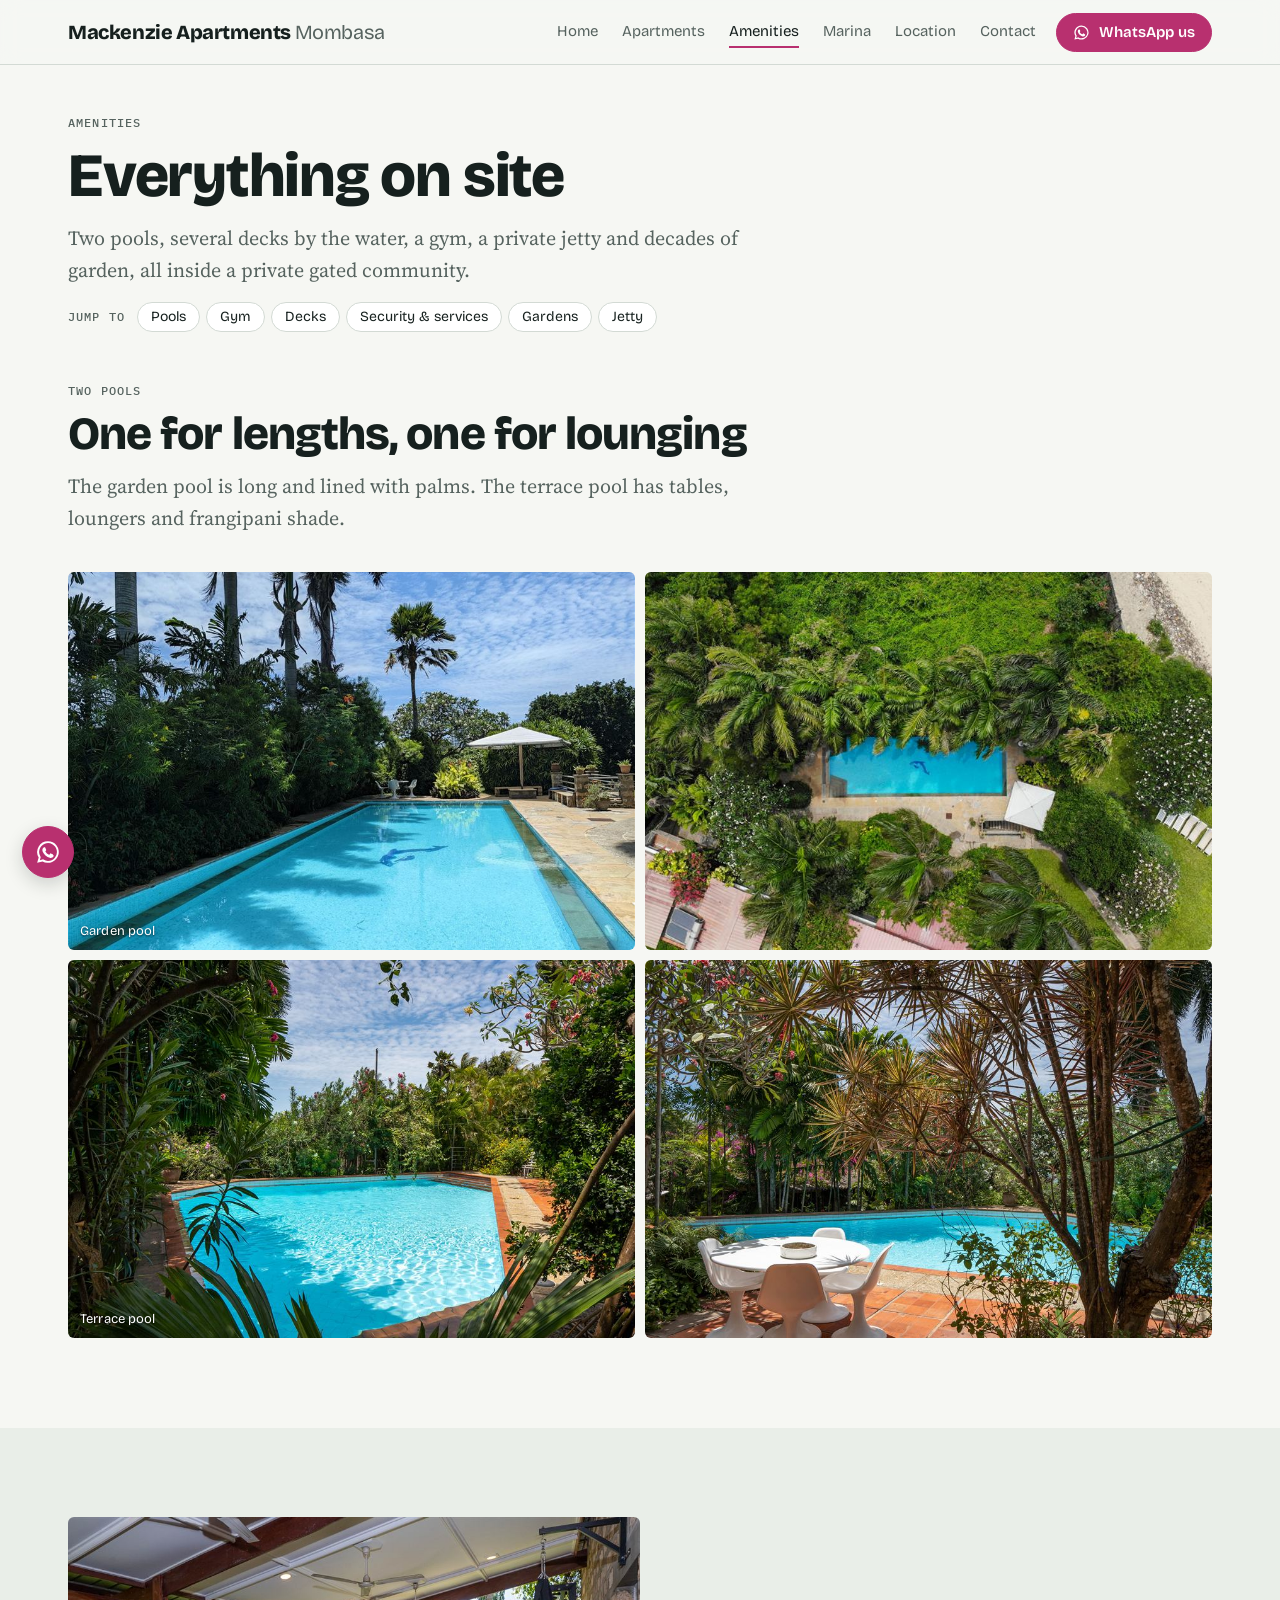
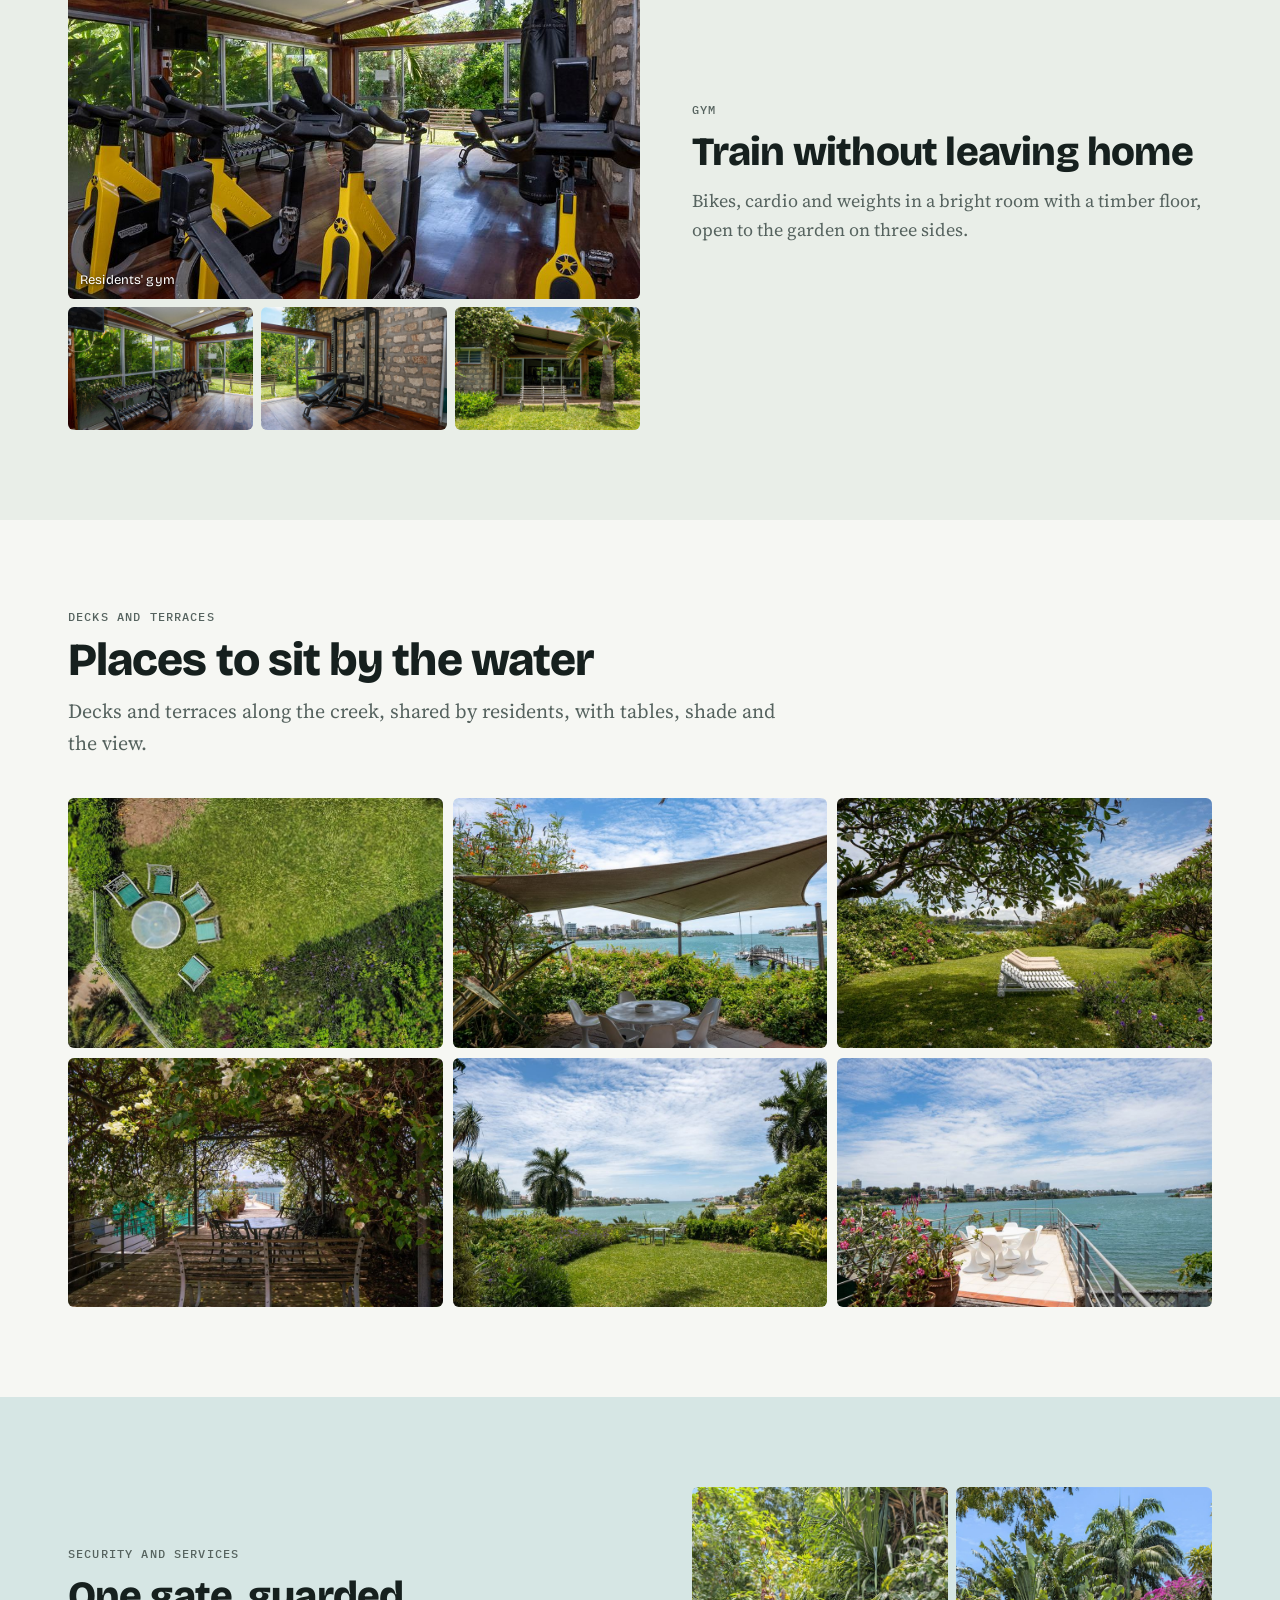
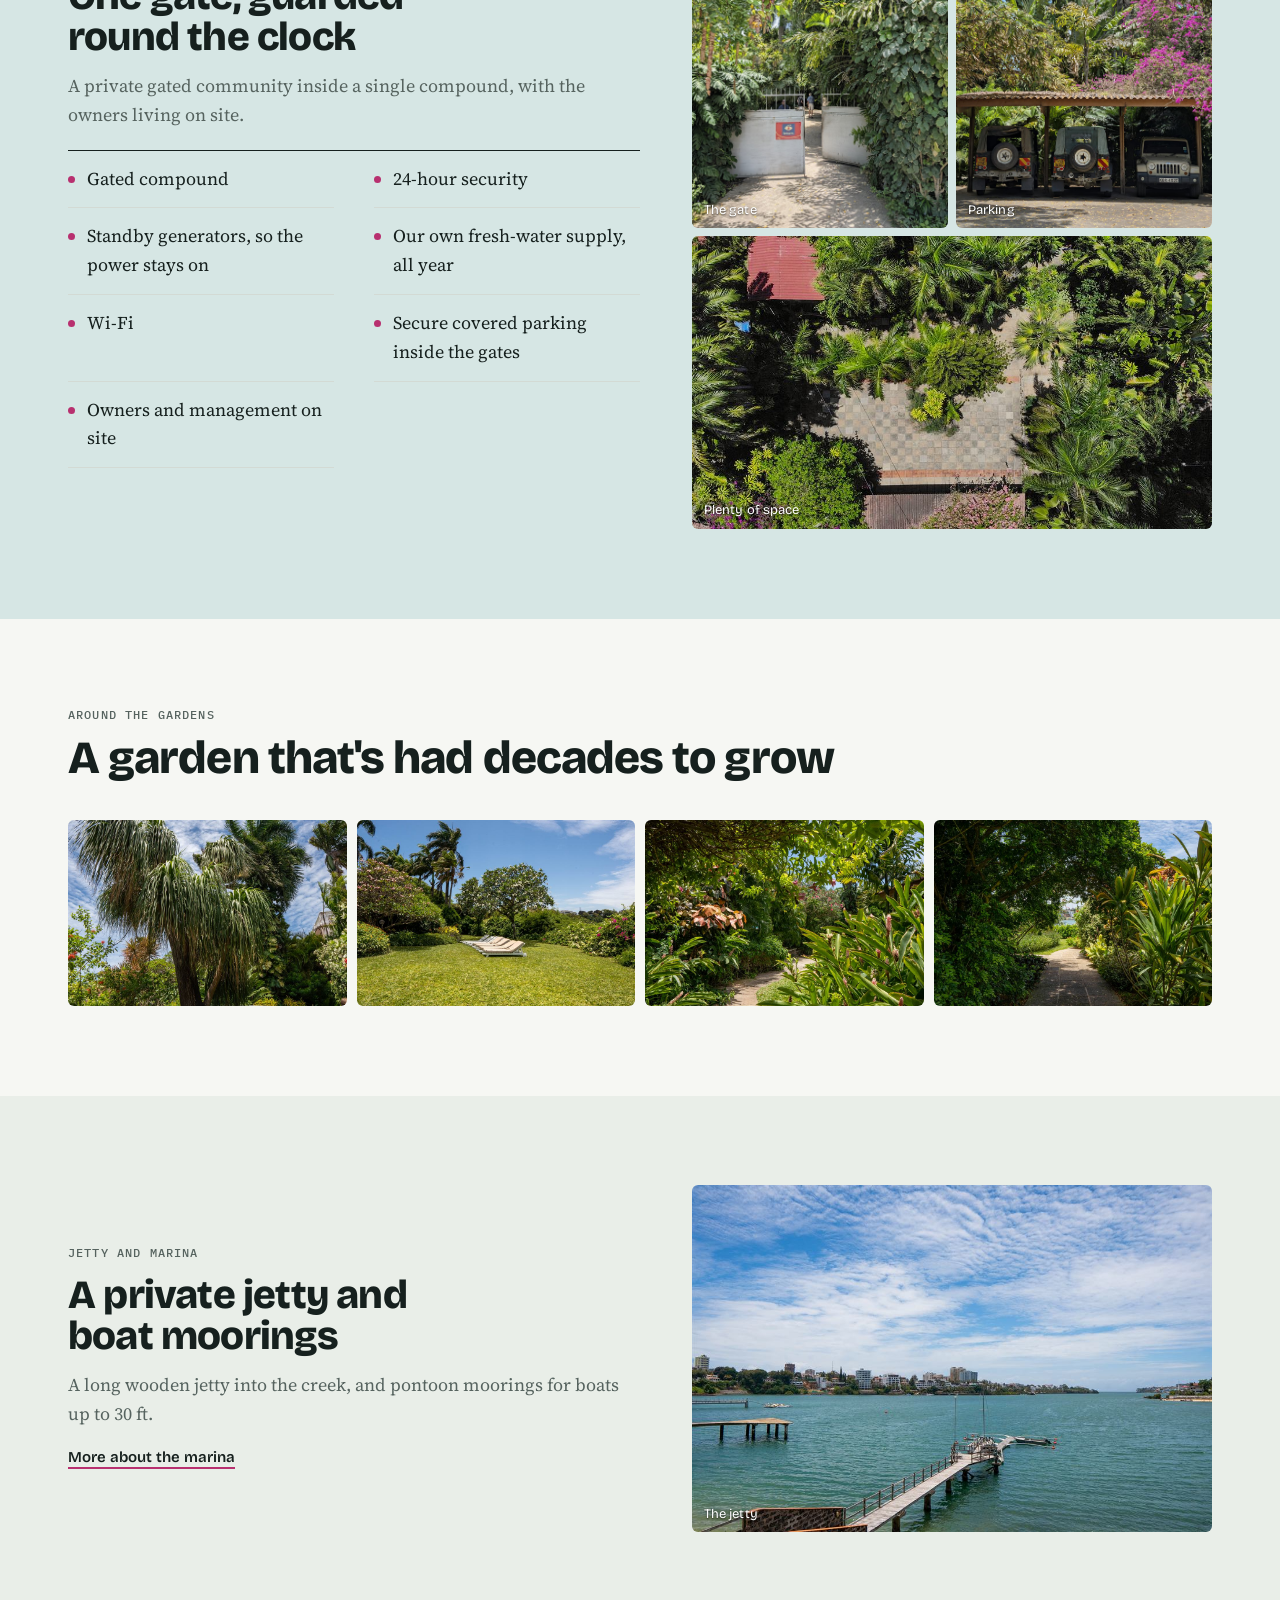
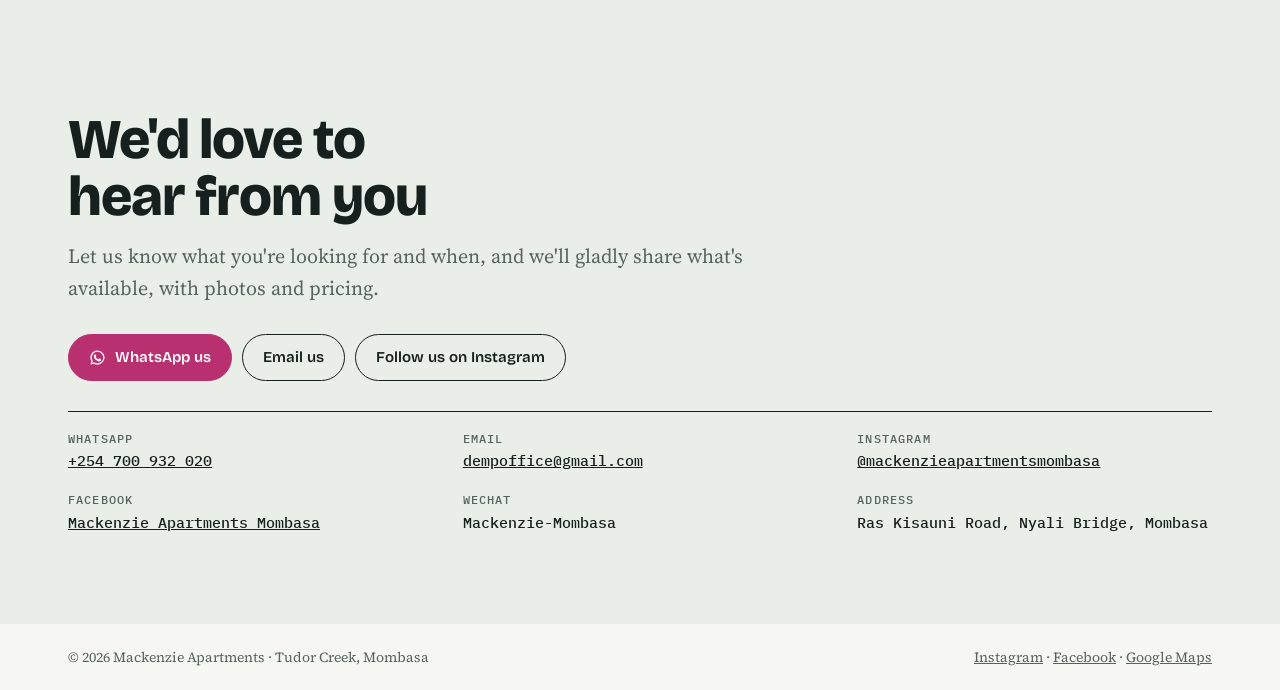
==== amenities/index.html @ 24026aed "Google links: open the listing by its Google ID (Read the reviews, Open in Google Maps, footer) Co-A" ====
<!doctype html>
<html lang="en" data-launch="1">
<head>
<meta charset="utf-8">
<meta name="viewport" content="width=device-width, initial-scale=1, viewport-fit=cover">
<title>Pools, Gym, Jetty and 24-Hour Security | Mackenzie Apartments Mombasa</title>
<meta name="description" content="Two swimming pools, a residents' gym, decks on the water, a private jetty, tropical gardens, covered parking and 24-hour security at Mackenzie Apartments, Mombasa.">
<link rel="canonical" href="https://www.mackenziemombasa.com/amenities/">
<meta property="og:type" content="website">
<meta property="og:site_name" content="Mackenzie Apartments Mombasa">
<meta property="og:title" content="Mackenzie Apartments Mombasa">
<meta property="og:description" content="Furnished waterfront apartments for long-term rent, in tropical gardens by Nyali Bridge.">
<meta property="og:url" content="https://www.mackenziemombasa.com/amenities/">
<meta property="og:image" content="https://www.mackenziemombasa.com/img/og.jpg">
<meta property="og:image:width" content="1200">
<meta property="og:image:height" content="630">
<meta name="twitter:card" content="summary_large_image">
<script type="application/ld+json">
{"@context":"https://schema.org","@type":"ApartmentComplex","name":"Mackenzie Apartments Mombasa","description":"Furnished waterfront apartments for long-term rent on Tudor Creek, by Nyali Bridge, Mombasa. Studios to three-bed, all en-suite.","url":"https://www.mackenziemombasa.com/","image":"https://www.mackenziemombasa.com/img/m27.jpg","telephone":"+254700932020","email":"dempoffice@gmail.com","address":{"@type":"PostalAddress","streetAddress":"Ras Kisauni Road, Nyali Bridge","addressLocality":"Mombasa","addressRegion":"Mombasa County","addressCountry":"KE"},"geo":{"@type":"GeoCoordinates","latitude":-4.0418875,"longitude":39.6771775},"sameAs":["https://www.instagram.com/mackenzieapartmentsmombasa/","https://www.facebook.com/Mackenzieapartmentsmombasa"],"amenityFeature":[{"@type":"LocationFeatureSpecification","name":"Swimming pools","value":true},{"@type":"LocationFeatureSpecification","name":"Gym","value":true},{"@type":"LocationFeatureSpecification","name":"Private jetty and boat moorings","value":true},{"@type":"LocationFeatureSpecification","name":"24-hour security","value":true},{"@type":"LocationFeatureSpecification","name":"Standby generators","value":true},{"@type":"LocationFeatureSpecification","name":"Covered parking","value":true},{"@type":"LocationFeatureSpecification","name":"Wi-Fi","value":true},{"@type":"LocationFeatureSpecification","name":"Air conditioning","value":true},{"@type":"LocationFeatureSpecification","name":"Fully furnished","value":true}]}
</script>
<style>html,body{margin:0}[hidden]{display:none!important}</style>
<link rel="stylesheet" href="../fonts/fonts.css">
<style>
/* Light-only by design: the site stays bright whatever the viewer's theme. */
:root{
  color-scheme:light;
  --paper:#F6F7F3; --panel:#E9EEE8; --ink:#16201E; --muted:#56635F; --line:#D3DAD4;
  --creek:#1B4F55; --creek-lt:#D6E6E4; --bloom:#B8306F; --bloom-lt:#F6DCE8; --bloom-ink:#FFFFFF;
  --display:"Bricolage Grotesque",ui-sans-serif,system-ui,"Segoe UI",sans-serif;
  --body:"Source Serif 4",Georgia,"Times New Roman",serif;
  --mono:"IBM Plex Mono",ui-monospace,Consolas,monospace;
  --g:clamp(16px,4cqi,48px);
}
*{box-sizing:border-box}
body{background:#DCE2DD;color:var(--ink);font-family:var(--body)}
img{display:block;max-width:100%;height:auto}
a{color:inherit}
:focus-visible{outline:2px solid var(--bloom);outline-offset:3px}
@media (prefers-reduced-motion: reduce){*{scroll-behavior:auto!important;transition:none!important;animation:none!important}}

/* ---------- internal draft chrome (not part of the website) ---------- */
.draftbar{background:#DCE2DD;color:#2B3330;border-bottom:1px solid #C5CDC7;font:500 12px/1 var(--mono)}
.draftbar .in{display:flex;flex-wrap:wrap;align-items:center;gap:10px 16px;padding:10px 16px}
.draftbar .tag{background:#A8432F;color:#fff;padding:5px 8px;border-radius:3px;letter-spacing:.08em;text-transform:uppercase;font-size:10.5px}
.draftbar .note{color:#56635F}
.seg{display:inline-flex;border:1px solid #B9C2BC;border-radius:999px;overflow:hidden;margin-left:auto;background:#fff}
.seg button,.notes-btn{font:500 11.5px/1 var(--mono);background:transparent;color:#2B3330;border:0;padding:8px 14px;cursor:pointer}
.seg button[aria-pressed="true"]{background:#16201E;color:#fff}
.notes-btn{border:1px solid #B9C2BC;border-radius:999px;background:#fff}
@media (max-width:420px){.seg{display:none}.draftbar .note{display:none}.notes-btn{margin-left:auto}}
.notes{background:#fff;border-bottom:1px solid #C5CDC7;font:400 15px/1.55 var(--body);color:#16201E}
.notes .in{padding:16px;max-width:900px}
.notes h2{font:600 12px var(--mono);letter-spacing:.1em;text-transform:uppercase;margin:0 0 10px;color:#A8432F}
.notes ol{margin:0;padding-left:20px;display:grid;gap:6px}
.stage[data-view="phone"]{padding:24px 16px 40px}
.stage[data-view="phone"] .site{width:390px;max-width:100%;height:max(560px,min(844px,calc(100vh - 110px)));overflow-y:auto;margin-inline:auto;border:10px solid #16201E;border-radius:40px;box-shadow:0 20px 50px rgba(22,32,30,.25)}

/* ---------- the website ---------- */
.site{container:site/inline-size;background:var(--paper);color:var(--ink);font:400 18px/1.6 var(--body);position:relative}
.wrap{max-width:1240px;margin-inline:auto;padding-inline:var(--g)}
h1,h2,h3{font-family:var(--display);line-height:1.02;margin:0;text-wrap:balance;letter-spacing:-.02em}
p{margin:0}
.lbl{font:500 11.5px/1.3 var(--mono);letter-spacing:.1em;text-transform:uppercase;color:var(--muted)}
.lead{font-size:clamp(18px,1.8cqi,20px);color:var(--muted);max-width:36em}
.btn{display:inline-flex;align-items:center;justify-content:center;gap:9px;font:600 15px/1 var(--display);text-decoration:none;padding:14px 20px;border-radius:999px;border:1.5px solid var(--ink);color:var(--ink);white-space:nowrap;background:transparent;cursor:pointer;transition:background .2s,color .2s}
.btn:hover{background:var(--ink);color:var(--paper)}
.btn-wa{background:var(--bloom);border-color:var(--bloom);color:var(--bloom-ink)}
.btn-wa:hover{background:#9C2560;border-color:#9C2560;color:#fff}
.ico{width:17px;height:17px;flex:none}
.more{font:600 15px var(--display);text-decoration:underline;text-decoration-color:var(--bloom);text-decoration-thickness:2px;text-underline-offset:5px}

/* header */
.hdr{position:sticky;top:0;z-index:20;background:color-mix(in srgb,var(--paper) 90%,transparent);backdrop-filter:blur(10px);border-bottom:1px solid var(--line)}
.hdr .wrap{display:flex;align-items:center;gap:20px;min-height:64px}
.brand{font:800 20px/1 var(--display);text-decoration:none;letter-spacing:-.02em}
.brand span{font-weight:400;color:var(--muted)}
.nav{display:none;margin-left:auto;gap:24px;font:400 15px var(--display)}
.nav a{text-decoration:none;color:var(--muted);padding-block:6px;border-bottom:2px solid transparent}
.nav a:hover{color:var(--ink)}
.nav a[aria-current="page"]{color:var(--ink);border-bottom-color:var(--bloom)}
.hdr .btn-wa{display:none;padding:10px 16px}
.menu-btn{margin-left:auto;background:none;border:0;width:44px;height:44px;margin-right:-10px;display:grid;place-items:center;cursor:pointer}
.bars,.bars::before,.bars::after{display:block;width:24px;height:2px;border-radius:2px;background:var(--ink);transition:transform .2s,top .2s}
.bars{position:relative}.bars::before,.bars::after{content:"";position:absolute;left:0}.bars::before{top:-7px}.bars::after{top:7px}
.menu-btn[aria-expanded="true"] .bars{background:transparent}
.menu-btn[aria-expanded="true"] .bars::before{top:0;transform:rotate(45deg)}
.menu-btn[aria-expanded="true"] .bars::after{top:0;transform:rotate(-45deg)}
.mnav{border-top:1px solid var(--line);background:var(--paper)}
.mnav a{display:block;padding:15px var(--g);border-bottom:1px solid var(--line);text-decoration:none;font:600 26px/1.1 var(--display);letter-spacing:-.02em}
.mnav a[aria-current="page"]{color:var(--bloom)}
@container site (min-width:900px){.nav{display:flex}.hdr .btn-wa{display:inline-flex}.menu-btn,.mnav{display:none!important}}

/* home intro */
.intro{padding-block:clamp(26px,4cqi,52px) clamp(18px,2.5cqi,28px);display:grid;gap:16px}
.intro h1{font-size:clamp(46px,8.5cqi,116px);font-weight:800;max-width:13ch}
.intro .row{display:grid;gap:22px;align-items:end}
@container site (min-width:900px){.intro .row{grid-template-columns:1fr auto}}
.ctas{display:flex;flex-wrap:wrap;gap:10px}

/* story highlights */
.hl{display:flex;gap:clamp(14px,2.2cqi,28px);overflow-x:auto;padding:4px var(--g) 14px;scrollbar-width:none;max-width:1240px;margin-inline:auto}
.hl::-webkit-scrollbar{display:none}
.hl button{flex:none;display:grid;justify-items:center;gap:8px;background:none;border:0;padding:0;cursor:pointer;color:var(--ink);font:500 13.5px/1.2 var(--display)}
.hl .ring{width:clamp(70px,8cqi,92px);aspect-ratio:1;border-radius:50%;padding:3px;background:conic-gradient(from 200deg,var(--bloom),#E8A33D,var(--creek),var(--bloom))}
.hl .ring>*{width:100%;height:100%;border-radius:50%;border:3px solid var(--paper);object-fit:cover;display:grid;place-items:center}
.hl .ring .txt{background:var(--creek);color:#fff;font:600 12px/1.1 var(--mono);text-align:center}
.hl button:hover .ring{transform:scale(1.04);transition:transform .2s}
.hl-hint{font:500 11.5px var(--mono);color:var(--muted);letter-spacing:.06em;padding-inline:var(--g);max-width:1240px;margin:0 auto 10px}

/* hero mosaic */
.mosaic-hero{display:grid;gap:8px;grid-template-columns:1fr 1fr}
.mosaic-hero figure{margin:0;position:relative}
.mosaic-hero img{width:100%;height:100%;object-fit:cover;border-radius:6px;cursor:zoom-in}
.mosaic-hero figcaption,.ph-tag{position:absolute;left:10px;bottom:10px;background:rgba(246,247,243,.92);color:var(--ink);font:500 11px/1 var(--mono);letter-spacing:.06em;text-transform:uppercase;padding:7px 9px;border-radius:999px;pointer-events:none}
.mosaic-hero .a{grid-column:1/-1;aspect-ratio:4/3}
.mosaic-hero .b,.mosaic-hero .c{aspect-ratio:1/1}
@container site (min-width:760px){
  .mosaic-hero{grid-template-columns:2fr 1fr;grid-template-rows:1fr 1fr;height:clamp(440px,52cqi,680px)}
  .mosaic-hero .a{grid-column:1;grid-row:1/3;aspect-ratio:auto}
  .mosaic-hero .b,.mosaic-hero .c{aspect-ratio:auto}
}

/* facts */
.facts{padding-block:clamp(24px,3cqi,36px)}
.facts dl{display:grid;grid-template-columns:1fr 1fr;gap:0;margin:0;border-top:1.5px solid var(--ink)}
@container site (min-width:900px){.facts dl{grid-template-columns:repeat(6,1fr)}}
.facts dl>div{padding:14px 14px 14px 0;border-bottom:1px solid var(--line)}
.facts dt{font:500 11px/1.3 var(--mono);letter-spacing:.1em;text-transform:uppercase;color:var(--muted);margin-bottom:6px}
.facts dd{margin:0;font:600 17px/1.3 var(--display);letter-spacing:-.01em}
.stars{color:#C98A1B;letter-spacing:.05em}

/* sections */
.sec{padding-block:clamp(56px,7cqi,100px)}
.sec.tint{background:var(--panel)}
.head{display:grid;gap:12px;margin-bottom:clamp(24px,3cqi,40px)}
.head.split-head{grid-template-columns:1fr;align-items:end}
@container site (min-width:900px){.head.split-head{grid-template-columns:1fr auto}}
.head h2{font-size:clamp(36px,5.2cqi,64px);font-weight:800}

/* apartment cards */
.cards{display:grid;grid-template-columns:1fr;gap:36px}
@container site (min-width:760px){.cards{grid-template-columns:repeat(3,1fr);gap:24px}}
.card{display:grid;gap:12px;align-content:start}
.card .ph{position:relative}
.card img{width:100%;aspect-ratio:4/3;object-fit:cover;border-radius:6px;cursor:zoom-in}
.card .size{font:500 11.5px var(--mono);letter-spacing:.1em;text-transform:uppercase;color:var(--bloom)}
.card h3{font-size:28px;font-weight:600}
.card p{color:var(--muted)}

/* on site: pools + gym feature */
.onsite{display:grid;grid-template-columns:1fr;gap:12px}
@container site (min-width:820px){.onsite{grid-template-columns:repeat(6,1fr);grid-auto-rows:auto}}
.os{position:relative;margin:0;display:grid;gap:10px;align-content:start}
.os .ph{position:relative}
.os img{width:100%;object-fit:cover;border-radius:6px;cursor:zoom-in}
.os h3{font-size:26px;font-weight:600}
.os p{color:var(--muted);font-size:17px}
.os-pool1 img{aspect-ratio:4/5}.os-pool2 img{aspect-ratio:4/5}.os-gym img{aspect-ratio:4/5}
.os-marina img,.os-garden img{aspect-ratio:16/10}
@container site (min-width:820px){
  .os-pool1,.os-pool2,.os-gym{grid-column:span 2}
  .os-marina,.os-garden{grid-column:span 3}
}
@container site (max-width:819px){.os-pool1 img,.os-pool2 img,.os-gym img{aspect-ratio:4/3}}

/* nearby */
.near{display:grid;grid-template-columns:1fr;gap:clamp(24px,4cqi,56px);align-items:start}
@container site (min-width:900px){.near{grid-template-columns:1fr 1.3fr}}
.near-list{list-style:none;margin:0;padding:0;border-top:1.5px solid var(--ink)}
.near-list li{display:grid;grid-template-columns:1fr auto;gap:4px 16px;padding:13px 0;border-bottom:1px solid var(--line);align-items:center}
.near-list .nm{font:600 17px/1.25 var(--display)}
.near-list .nm small{display:block;font:400 15px var(--body);color:var(--muted)}
.near-list .t{font:500 15px var(--mono);text-align:right;white-space:nowrap;font-variant-numeric:tabular-nums}
.near-list .t small{display:block;color:var(--muted);font-size:12px}
.near-list .bar{grid-column:1/-1;height:4px;background:var(--panel);border-radius:4px;overflow:hidden}
.near-list .bar i{display:block;height:100%;background:var(--creek);border-radius:4px}
.fine{font-size:14px;color:var(--muted);margin-top:12px}
.mapcard{background:#fff;border:1px solid var(--line);border-radius:10px;overflow:hidden;display:grid}
.mapcard svg{width:100%;height:auto;display:block}
.mapcard .mbtns{display:flex;flex-wrap:wrap;gap:8px;padding:12px;border-top:1px solid var(--line);align-items:center}
.mapcard .mbtns .btn{padding:10px 14px;font-size:14px}
.mapcard .mnote{font:500 11px/1.4 var(--mono);color:var(--muted);letter-spacing:.04em;margin-left:auto}
.gbox{display:grid;gap:14px;background:#fff;border:1px solid var(--line);border-radius:10px;padding:20px;justify-self:start;max-width:420px}
.gbox .score{display:flex;align-items:baseline;gap:12px}
.gbox .score b{font:800 56px/1 var(--display);letter-spacing:-.03em}
.gbox .score span{display:grid;gap:2px;font:500 14px var(--display);color:var(--muted)}
.gbox .stars{font-size:20px}
.gbox .g{font:600 13px var(--mono);letter-spacing:.06em;color:var(--muted)}
.gbox .row{display:flex;flex-wrap:wrap;gap:8px}
.gbox .btn{padding:10px 14px;font-size:14px}

/* split */
.split{display:grid;grid-template-columns:1fr;gap:clamp(22px,4cqi,64px);align-items:center}
@container site (min-width:820px){.split{grid-template-columns:1.1fr 1fr}.split.flip>:first-child{order:2}}
.split .ph{position:relative}
.split img{width:100%;aspect-ratio:4/3;object-fit:cover;border-radius:6px;cursor:zoom-in}
.split .txt{display:grid;gap:14px;align-content:start}
.split h2{font-size:clamp(32px,4.2cqi,52px);font-weight:800}
.split p{color:var(--muted)}
.stack{display:grid;gap:clamp(56px,7cqi,96px)}
blockquote{margin:0;font:italic 400 clamp(25px,3cqi,34px)/1.3 var(--body)}
.sig{font:600 16px/1.4 var(--display)}
.sig span{display:block;font:400 15px var(--body);color:var(--muted)}
.rating{display:inline-flex;gap:10px;align-items:center;font:600 15px var(--display);background:#fff;border:1px solid var(--line);border-radius:999px;padding:9px 14px;justify-self:start;text-decoration:none}

/* subpage heads */
.phead{padding-block:clamp(28px,4cqi,56px) clamp(18px,2.5cqi,28px);display:grid;gap:14px}
.phead h1{font-size:clamp(44px,7.5cqi,100px);font-weight:800;max-width:14ch}
.pimg{position:relative}
.pimg img{width:100%;height:clamp(260px,46cqi,600px);object-fit:cover;border-radius:6px;cursor:zoom-in}
.pimg .ph-tag{left:calc(var(--g) + 10px)}

/* lists */
.ticks{list-style:none;margin:0;padding:0;display:grid;grid-template-columns:1fr;border-top:1.5px solid var(--ink)}
@container site (min-width:640px){.ticks{grid-template-columns:1fr 1fr;column-gap:40px}}
.ticks li{padding:14px 0;border-bottom:1px solid var(--line);display:flex;gap:12px;align-items:baseline}
.ticks li::before{content:"";width:7px;height:7px;border-radius:50%;background:var(--bloom);flex:none;transform:translateY(-2px)}
.spec{list-style:none;margin:0;padding:0;border-top:1.5px solid var(--ink)}
.spec li{display:flex;justify-content:space-between;gap:16px;padding:13px 0;border-bottom:1px solid var(--line)}
.spec li span:first-child{color:var(--muted)}
.spec li span:last-child{font:500 14px var(--mono);text-align:right}
.steps{list-style:none;counter-reset:s;margin:0;padding:0;display:grid;grid-template-columns:1fr;gap:24px}
@container site (min-width:760px){.steps{grid-template-columns:repeat(4,1fr)}}
.steps li{counter-increment:s;display:grid;gap:6px;border-top:1.5px solid var(--ink);padding-top:14px}
.steps li::before{content:counter(s,decimal-leading-zero);font:500 13px var(--mono);color:var(--bloom)}
.steps b{font:600 21px/1.2 var(--display)}
.steps span{color:var(--muted)}

.gallery{display:grid;grid-template-columns:1fr 1fr;gap:8px}
@container site (min-width:760px){.gallery{grid-template-columns:repeat(4,1fr)}}
.gallery figure{margin:0;position:relative}
.gallery img{width:100%;aspect-ratio:1/1;object-fit:cover;border-radius:6px;cursor:zoom-in}
.gallery .w2{grid-column:span 2}
.gallery .w2 img{aspect-ratio:2/1}

/* faq */
.faq{border-top:1.5px solid var(--ink);max-width:820px}
.faq details{border-bottom:1px solid var(--line)}
.faq summary{cursor:pointer;list-style:none;display:flex;justify-content:space-between;gap:16px;padding:17px 0;font:600 19px/1.3 var(--display)}
.faq summary::-webkit-details-marker{display:none}
.faq summary::after{content:"+";font:400 22px/1 var(--mono);color:var(--bloom)}
.faq details[open] summary::after{content:"\2212"}
.faq details p{padding-bottom:18px;color:var(--muted);max-width:60ch}

/* contact */
.contact{background:var(--panel)}
.contact .wrap{padding-block:clamp(56px,7cqi,96px);display:grid;gap:30px}
.contact h2{font-size:clamp(40px,6.5cqi,84px);font-weight:800;max-width:12ch}
.ways{display:grid;grid-template-columns:1fr;gap:20px 40px;border-top:1.5px solid var(--ink);padding-top:20px}
@container site (min-width:640px){.ways{grid-template-columns:repeat(2,1fr)}}
@container site (min-width:980px){.ways{grid-template-columns:repeat(4,1fr)}}
.ways .lbl{display:block;margin-bottom:4px}
.ways .v{font:500 16px/1.5 var(--mono);user-select:all;overflow-wrap:anywhere}
footer.ft .wrap{padding-block:22px;display:flex;flex-wrap:wrap;gap:8px 24px;justify-content:space-between;font-size:14px;color:var(--muted)}
.mbar{position:sticky;bottom:0;z-index:30;background:color-mix(in srgb,var(--paper) 94%,transparent);backdrop-filter:blur(8px);border-top:1px solid var(--line);padding:10px var(--g) calc(10px + env(safe-area-inset-bottom,0px));display:flex}
.mbar .btn{flex:1}
/* computer: the WhatsApp bar becomes a floating button, bottom left */
@container site (min-width:900px){.mbar{height:0;padding:0;border:0;background:none;backdrop-filter:none;align-items:flex-end;pointer-events:none}
  .mbar .btn{flex:none;margin:0 0 22px 22px;pointer-events:auto;width:52px;height:52px;padding:0;border-radius:50%;justify-content:center;box-shadow:0 6px 18px rgba(22,32,30,.18)}
  .mbar .btn span{display:none}.mbar .btn .ico{width:26px;height:26px;margin:0}}
.intro .ttl .lead span.short{display:none}
@container site (max-width:699px){.intro .ctas{display:none}.intro{padding-bottom:6px}}
.jump{display:flex;flex-wrap:wrap;gap:10px;margin-top:6px}
.split[id]{scroll-margin-top:90px}
.page[hidden]{display:none!important}
/* ---------- draft 5: layout fixes, real map, fewer stories ---------- */
.mosaic-hero figure{min-height:0;overflow:hidden;border-radius:6px}
@container site (min-width:760px){.mosaic-hero{grid-template-rows:minmax(0,1fr) minmax(0,1fr)}}
.card{display:flex;flex-direction:column;gap:12px}
.card .more{margin-top:auto;align-self:flex-start}
.pricing{margin-top:clamp(24px,3cqi,36px);padding-top:18px;border-top:1px solid var(--line);color:var(--muted);max-width:46em}
.pricing a{color:var(--ink);font-weight:600;text-decoration-color:var(--bloom);text-decoration-thickness:2px;text-underline-offset:4px}
.onsite{grid-template-columns:1fr 1fr;gap:28px 12px}
@container site (min-width:820px){.onsite{grid-template-columns:repeat(3,1fr);gap:40px 20px}}
.os img{aspect-ratio:4/5}
.os h3{font-size:clamp(19px,2.2cqi,26px)}
.os p{font-size:clamp(15px,1.6cqi,17px)}
.more-photos{margin-top:clamp(40px,5cqi,64px);padding-top:clamp(24px,3cqi,32px);border-top:1.5px solid var(--ink);display:grid;gap:18px}
.hl{display:grid;grid-template-columns:repeat(4,minmax(0,1fr));gap:clamp(10px,2.4cqi,36px);overflow:visible;padding:0;margin:0;max-width:680px}
.hl button{font:600 clamp(13px,1.6cqi,16px)/1.2 var(--display);gap:10px}
.hl .ring{width:100%;max-width:132px}
.near2{display:grid;gap:clamp(20px,3cqi,32px)}
.realmap{border:1px solid var(--line);border-radius:10px;overflow:hidden;background:#fff}
.realmap .scroll{overflow-x:auto}
.realmap .canvas{position:relative;min-width:940px;aspect-ratio:1911/958}
.realmap .canvas img{position:absolute;inset:0;width:100%;height:100%;max-width:none;filter:saturate(.5) brightness(1.04) contrast(.96)}
.realmap .canvas svg{position:absolute;inset:0;width:100%;height:100%}
.realmap .mbtns{display:flex;flex-wrap:wrap;gap:8px;padding:12px;border-top:1px solid var(--line);align-items:center}
.realmap .mbtns .btn{padding:10px 14px;font-size:14px}
.btn-ink{background:var(--ink);color:var(--paper)}
.realmap .credit{margin-left:auto;font:400 11.5px var(--mono);color:var(--muted)}
.near-grid{list-style:none;margin:0;padding:0;display:grid;grid-template-columns:1fr;column-gap:40px;border-bottom:1px solid var(--line)}
@container site (min-width:700px){.near-grid{grid-template-columns:1fr 1fr}}
.near-grid li{display:grid;grid-template-columns:auto 1fr auto;gap:14px;align-items:center;padding:13px 0;border-top:1px solid var(--line)}
.near-grid .num{width:28px;height:28px;border-radius:50%;background:var(--creek);color:#fff;display:grid;place-items:center;font:800 13px var(--display)}
.near-grid .nm{font:600 17px/1.25 var(--display)}
.near-grid .nm small{display:block;font:400 15px var(--body);color:var(--muted)}
.near-grid .t{font:500 15px var(--mono);text-align:right;white-space:nowrap}
.near-grid .t small{display:block;color:var(--muted);font-size:12px}
.near-grid li{cursor:pointer}
.near-grid li.on .num,.realmap g.on circle{background:var(--bloom);fill:#B8306F}
/* phone: the 12 places become two rows of cards that slide sideways */
@container site (max-width:699px){
  .near-grid{grid-template-columns:none;grid-auto-flow:column;grid-template-rows:repeat(2,auto);grid-auto-columns:42cqi;gap:10px;border:0;overflow-x:auto;scroll-snap-type:x proximity;scrollbar-width:none;margin-right:calc(-1 * var(--g));padding-right:var(--g)}
  .near-grid::-webkit-scrollbar{display:none}
  .near-grid li{grid-template-columns:auto 1fr;grid-template-areas:"num t" "nm nm";gap:10px;align-items:start;align-content:start;padding:12px;background:#fff;border:1px solid var(--line);border-radius:10px;scroll-snap-align:start}
  .near-grid li.on{border-color:var(--bloom)}
  .near-grid .num{grid-area:num}
  .near-grid .t{grid-area:t;font-size:14px;line-height:1.3}
  .near-grid .nm{grid-area:nm;font-size:15.5px}
  .near-grid .nm small{display:none}
}
.gbox .score .stars{color:#C98A1B}
/* ---------- draft 6: amenities, gated estate ---------- */
.os img{aspect-ratio:4/3}
.intro .ttl{display:grid;gap:14px}
.intro .lead{max-width:30em}
.estate{background:var(--creek-lt)}
.ticks.one{grid-template-columns:1fr;margin-top:6px}
.sec.ruled{padding-top:0}
.sec.ruled>.wrap{border-top:1.5px solid var(--ink);padding-top:clamp(40px,6cqi,80px)}
/* ---------- draft 7: one home for each thing ---------- */
.also{margin-top:clamp(28px,4cqi,44px);display:grid;gap:12px}
.svc{list-style:none;margin:0;padding:0;display:flex;flex-wrap:wrap;gap:8px}
.svc li{background:#fff;border:1px solid var(--line);border-radius:999px;padding:9px 15px;font:500 15px/1.2 var(--display)}
.inl{color:var(--ink);font-weight:600;text-decoration-color:var(--bloom);text-decoration-thickness:2px;text-underline-offset:4px}
#nearby,#faq{scroll-margin-top:72px}
.intro h1{font-size:clamp(38px,5.4cqi,70px);max-width:none}
.intro .lead{max-width:38em}
.phead h1{font-size:clamp(34px,4.8cqi,62px);max-width:18ch}
.head h2{font-size:clamp(28px,3.6cqi,46px)}
.split h2{font-size:clamp(26px,3.2cqi,40px)}
.contact h2{font-size:clamp(32px,4.4cqi,56px)}
.gwrap{display:grid;gap:16px}
@container site (min-width:820px){.gwrap{grid-template-columns:minmax(260px,340px) 1fr;align-items:stretch}.gwrap .gbox{max-width:none;align-content:center}}
@container site (max-width:819px){.gwrap{grid-template-columns:minmax(0,.85fr) minmax(0,1.15fr);gap:10px;align-items:stretch}
  .gwrap .gbox{max-width:none;justify-self:stretch;padding:14px;gap:10px;align-content:center}
  .gwrap .gbox .g{font-size:11px}.gwrap .gbox .score{flex-wrap:wrap;gap:4px 8px}.gwrap .gbox .score b{font-size:40px}.gwrap .gbox .stars{font-size:15px}
  .gwrap .gbox .row .btn{flex:1 1 100%;padding:9px 6px;font-size:13px;justify-content:center;text-align:center}
  .gwrap .gmap,.gwrap .gmap iframe{min-height:250px}}
.gmap{border:1px solid var(--line);border-radius:10px;overflow:hidden;min-height:340px;background:#fff}
.gmap iframe{width:100%;height:100%;min-height:340px;border:0;display:block}
#sv-body{position:absolute;inset:0;overflow:hidden}
#sv-body>img{position:absolute;inset:0;width:100%;height:100%;object-fit:contain}
.sv-bg{position:absolute;inset:-30px;background-size:cover;background-position:center;filter:blur(24px) saturate(1.15);opacity:.9}
.ig{margin:6px 0 0;color:var(--muted);font-size:16px}
.os img{aspect-ratio:4/5}
.os img[src$="m-deck.jpg"]{object-position:64% center}
.os img[src$="p-pool2.jpg"]{object-position:42% center}
.also{background:var(--creek);color:#fff;border-radius:10px;padding:clamp(20px,3cqi,32px);gap:16px}
.also-h{font:800 clamp(22px,2.6cqi,30px)/1.1 var(--display);letter-spacing:-.02em;margin:0;color:#fff}
.also .svc{gap:10px}
.also .svc li{background:rgba(255,255,255,.12);border:1px solid rgba(255,255,255,.35);color:#fff;font:600 clamp(15px,1.7cqi,18px)/1.2 var(--display);padding:11px 16px 11px 14px;display:inline-flex;align-items:center;gap:9px}
.also .svc li::before{content:"";width:8px;height:8px;border-radius:50%;background:#F2A7C8;flex:none}
.ways{grid-template-columns:repeat(auto-fit,minmax(270px,1fr))!important}
.ways .v{font-size:15px;overflow-wrap:normal;word-break:normal}
@container site (max-width:420px){.ways .v{font-size:13.5px}}.quad{display:grid;grid-template-columns:1fr 1fr;gap:10px}
@container site (min-width:820px){.quad{grid-template-columns:repeat(4,1fr)}}
.quad figure{margin:0}
.quad img{width:100%;aspect-ratio:3/4;object-fit:cover;border-radius:6px;cursor:zoom-in}
.mosaic-hero.h6{grid-template-columns:1fr 1fr;height:auto}
.mosaic-hero.h6 figure{aspect-ratio:3/4}
.mosaic-hero.h6 .a{grid-column:1/-1}
.mosaic-hero.h6 .w{grid-column:1/-1;aspect-ratio:3/2}
@container site (min-width:760px){
  .mosaic-hero.h6{grid-template-columns:minmax(0,2fr) minmax(0,1fr) minmax(0,1fr);grid-template-rows:minmax(0,1fr) minmax(0,1fr);height:auto;aspect-ratio:3/2}
  .mosaic-hero.h6 figure{aspect-ratio:auto}
  .mosaic-hero.h6 .a{grid-column:1;grid-row:1/3}
  .mosaic-hero.h6 .w{grid-column:2/4;aspect-ratio:auto}
}
.sheets{display:grid;gap:14px}
.sheets img{width:100%;height:auto;border-radius:6px;cursor:zoom-in;border:1px solid var(--line)}
.pick{display:grid;grid-template-columns:repeat(auto-fill,minmax(150px,1fr));gap:10px}
.pick figure{margin:0;position:relative}
.pick img{width:100%;aspect-ratio:3/4;object-fit:contain;background:var(--panel);border-radius:6px;cursor:zoom-in}
.pick b{position:absolute;left:6px;top:6px;background:var(--ink);color:#fff;font:800 14px var(--display);border-radius:999px;min-width:28px;height:28px;display:grid;place-items:center;padding:0 7px}
[data-page="home"] .onsite{display:flex;gap:16px;overflow-x:auto;scroll-snap-type:x proximity;scrollbar-width:none;overscroll-behavior-x:contain}
[data-page="home"] .onsite::-webkit-scrollbar{display:none}
[data-page="home"] .onsite .os{flex:none;width:clamp(230px,27cqi,330px);scroll-snap-align:start}
.car.cards-car .car-btn{top:36%}
@container site (max-width:759px){
  [data-page="home"] .cards{display:flex;gap:14px;overflow-x:auto;scroll-snap-type:x mandatory;scrollbar-width:none}
  [data-page="home"] .cards::-webkit-scrollbar{display:none}
  [data-page="home"] .cards .card{flex:none;width:82%;scroll-snap-align:start}
}
.mosaic-hero figcaption,.ph-tag{left:12px;bottom:10px;background:none;padding:0;border-radius:0;color:#fff;font:500 13px/1.2 var(--display);letter-spacing:.01em;text-transform:none;text-shadow:0 1px 2px rgba(0,0,0,.65),0 0 14px rgba(0,0,0,.45)}
.pimg .ph-tag{left:calc(var(--g) + 12px)}
.swipe{display:flex;overflow-x:auto;scroll-snap-type:x mandatory;scrollbar-width:none;border-radius:6px}
.swipe::-webkit-scrollbar{display:none}
.card .swipe img{flex:none;width:100%;aspect-ratio:4/3;object-fit:cover;scroll-snap-align:start;border-radius:0;cursor:zoom-in}
.swipe-wrap{position:relative}
.swipe-wrap .car-btn{width:34px;height:34px;font-size:15px}
.swipe-wrap .car-btn.prev{left:8px}.swipe-wrap .car-btn.next{right:8px}
.swipe-count{position:absolute;right:10px;bottom:9px;color:#fff;font:500 12px var(--mono);text-shadow:0 1px 2px rgba(0,0,0,.7),0 0 12px rgba(0,0,0,.45);pointer-events:none}

@container site (min-width:760px){.gallery.g3{grid-template-columns:repeat(3,1fr)}}
.gallery.g3.land img{aspect-ratio:4/3}
.gallery.g3.port img{aspect-ratio:4/5}
@container site (min-width:820px){.quad.q3{grid-template-columns:repeat(3,1fr)}}
.car{position:relative}
.car-track{display:flex;gap:8px;overflow-x:auto;scroll-snap-type:x proximity;scrollbar-width:none;border-radius:6px;overscroll-behavior-x:contain}
.car-track::-webkit-scrollbar{display:none}
.car-track figure{flex:none;margin:0;position:relative;height:clamp(300px,40cqi,520px);scroll-snap-align:start}
@container site (max-width:560px){.car-track figure{height:clamp(300px,96cqi,430px)}}
.car-track img{height:100%;width:auto;max-width:none;display:block;border-radius:6px;cursor:zoom-in}
.car-btn{position:absolute;top:50%;transform:translateY(-50%);width:46px;height:46px;border-radius:50%;border:1.5px solid var(--ink);background:rgba(246,247,243,.94);color:var(--ink);font:600 20px/1 var(--display);cursor:pointer;display:grid;place-items:center;z-index:2}
.car-btn:hover{background:var(--ink);color:var(--paper)}
.car-btn.prev{left:10px}.car-btn.next{right:10px}
.car-btn[hidden]{display:none}
.hrow{display:grid;grid-template-columns:1fr 1fr;gap:8px;margin-top:8px}
.hrow figure{margin:0;position:relative;aspect-ratio:3/2;overflow:hidden;border-radius:6px}
.hrow figure:first-child{grid-column:1/-1}
.hrow img{width:100%;height:100%;object-fit:cover;cursor:zoom-in}
@container site (min-width:760px){.hrow{grid-template-columns:repeat(3,1fr)}.hrow figure:first-child{grid-column:auto}}
.also{padding:clamp(22px,3.2cqi,36px) clamp(20px,3.4cqi,40px);gap:18px}
.also .svc{display:grid;grid-template-columns:1fr 1fr;gap:0 28px}
@container site (min-width:820px){.also .svc{grid-template-columns:repeat(4,1fr)}}
.also .svc li{background:none;border:0;border-top:1px solid rgba(255,255,255,.28);border-radius:0;padding:13px 0;font:600 clamp(15px,1.55cqi,17px)/1.25 var(--display);display:flex;align-items:center;gap:10px}
.intro .row{grid-template-columns:1fr!important;gap:18px}
.intro .lead{max-width:none;font-size:clamp(17px,1.65cqi,19px);line-height:1.5}
.intro .lead{max-width:46em;text-wrap:pretty}
.intro .lead span{display:inline}
.pair{display:grid;grid-template-columns:1fr;gap:10px}
@container site (min-width:700px){.pair{grid-template-columns:1fr 1fr}}
.pair figure{margin:0;position:relative}
.pair img{width:100%;aspect-ratio:4/3;object-fit:cover;border-radius:6px;cursor:zoom-in}
.duo{display:grid;grid-template-columns:1fr 1fr;gap:8px}
.duo .ph{position:relative}
.duo img{width:100%;aspect-ratio:3/4;object-fit:cover;border-radius:6px;cursor:zoom-in}
.duo .wide{grid-column:1/-1}
.duo .wide img{aspect-ratio:16/9}
.mosaic-hero.h5{grid-template-columns:1fr 1fr}
.mosaic-hero.h5 .a{grid-column:1/-1;aspect-ratio:3/4}
.mosaic-hero.h5 figure:not(.a){aspect-ratio:1/1}
@container site (min-width:760px){
  .mosaic-hero.h5{grid-template-columns:minmax(0,1.5fr) minmax(0,1fr) minmax(0,1fr);grid-template-rows:minmax(0,1fr) minmax(0,1fr);height:clamp(460px,54.5cqi,676px)}
  .mosaic-hero.h5 .a{grid-column:1;grid-row:1/3;aspect-ratio:auto}
  .mosaic-hero.h5 figure:not(.a){aspect-ratio:auto}
}


/* photo viewer */
.lb{position:fixed;inset:0;z-index:200;background:rgba(246,247,243,.97);display:grid;grid-template-rows:auto 1fr auto;padding:12px 16px calc(12px + env(safe-area-inset-bottom,0px))}
.lb .bar{display:flex;justify-content:space-between;align-items:center;font:500 12px var(--mono);color:var(--muted)}
.pill{font:600 14px var(--display);background:#fff;border:1.5px solid var(--ink);color:var(--ink);border-radius:999px;padding:9px 14px;cursor:pointer}
.lb figure{margin:0;display:grid;place-items:center;min-height:0}
.lb img{max-height:100%;max-width:100%;object-fit:contain;border-radius:6px}
.lb .nav2{display:flex;justify-content:center;gap:10px;padding-top:10px}
.lb .cap{font:500 13px var(--mono);letter-spacing:.04em;color:var(--muted);text-align:center;padding-top:8px}

/* story viewer */
.sv{position:fixed;inset:0;z-index:210;background:rgba(233,238,232,.97);display:grid;place-items:center;padding:12px}
.sv-card{position:relative;width:min(420px,100%);height:min(780px,calc(100vh - 24px));border-radius:18px;overflow:hidden;background:var(--panel);box-shadow:0 18px 50px rgba(22,32,30,.22)}
.sv-card>img{width:100%;height:100%;object-fit:cover}
.sv-txt{position:absolute;inset:0;display:grid;align-content:center;gap:14px;padding:32px 28px;background:var(--creek);color:#fff}
.sv-txt.pink{background:var(--bloom)}
.sv-txt .big{font:800 clamp(52px,16vw,76px)/.95 var(--display);letter-spacing:-.03em}
.sv-txt .mid{font:600 26px/1.15 var(--display)}
.sv-txt .sm{font:400 17px/1.45 var(--body);opacity:.9}
.sv-txt .btn{justify-self:start;background:#fff;color:var(--ink);border-color:#fff}
.sv-top{position:absolute;inset:0 0 auto 0;padding:10px 10px 0;z-index:3;display:grid;gap:10px}
.sv-prog{display:flex;gap:4px}
.sv-prog span{flex:1;height:3px;border-radius:3px;background:rgba(255,255,255,.55);overflow:hidden;box-shadow:0 0 2px rgba(0,0,0,.25)}
.sv-prog span i{display:block;height:100%;width:0;background:#fff}
.sv-prog span.done i{width:100%}
.sv-prog span.run i{animation:fill var(--dur,5s) linear forwards}
@keyframes fill{to{width:100%}}
.sv-head{display:flex;justify-content:space-between;align-items:center}
.sv-name{background:rgba(246,247,243,.92);border-radius:999px;padding:6px 11px;font:600 13px var(--display)}
.sv-close{background:rgba(246,247,243,.92);border:0;border-radius:999px;padding:7px 12px;font:600 13px var(--display);cursor:pointer;color:var(--ink)}
.sv-cap{position:absolute;left:12px;right:12px;bottom:14px;z-index:3;background:rgba(246,247,243,.94);border-radius:12px;padding:11px 13px;display:grid;gap:3px}
.sv-cap b{font:500 11px/1.3 var(--mono);letter-spacing:.08em;text-transform:uppercase;color:var(--creek)}
.sv-cap span{font:400 16px/1.35 var(--body)}
.sv-zone{position:absolute;top:60px;bottom:0;z-index:2;background:none;border:0;cursor:pointer}
.sv-zone.l{left:0;width:35%}.sv-zone.r{right:0;width:65%}
/* photoshoot photos are 3:2 landscape: frames match them so nothing is cropped or zoomed */
.card img,.card .swipe img,.split img,.pair img,.quad img,.quad.q3 img,.gallery img,.gallery.g3.land img,.os img,.os-pool1 img,.os-pool2 img,.os-gym img,.os-marina img,.os-garden img{aspect-ratio:3/2}
@container site (max-width:819px){.os-pool1 img,.os-pool2 img,.os-gym img{aspect-ratio:3/2}}
.gallery.g3.port img{aspect-ratio:4/5}
.pimg img{height:auto;aspect-ratio:3/2}
.duo img{aspect-ratio:3/4}.duo .wide img{aspect-ratio:16/9}
/* highlights viewer: photo fills the card like an Instagram story, caption in white over a soft shade */
#sv-body .sv-photo{position:absolute;inset:0;width:100%;height:100%;object-fit:cover}
.sv-card{background:#16201E}
.sv-card::after{content:"";position:absolute;inset:auto 0 0 0;height:38%;background:linear-gradient(transparent,rgba(0,0,0,.62));z-index:1;pointer-events:none}
.sv-cap{background:none;padding:0 6px;bottom:22px;color:#fff;text-shadow:0 1px 8px rgba(0,0,0,.55)}
.sv-cap b{color:#fff;opacity:.9}
.sv-cap span{font-size:17px}
/* smaller sideways photo rows (Apartments page) */
.car-track.sm figure{height:clamp(240px,30cqi,400px)}
@container site (max-width:560px){.car-track.sm figure{height:clamp(220px,62cqi,300px)}}
.thumbs{display:grid;grid-template-columns:repeat(3,1fr);gap:8px;margin-top:8px}
.quad figure{position:relative;margin:0}
.quad.pools{grid-template-columns:repeat(2,minmax(0,1fr))}
/* security list: two columns where there is room, tighter rows on phone */
@container site (min-width:560px){.ticks.one{grid-template-columns:1fr 1fr;column-gap:40px}}
@container site (max-width:559px){.ticks.one li{padding:10px 0}}
.film{display:block;width:100%;height:auto;aspect-ratio:16/9;border-radius:8px;background:#16201E}
[data-page="living"] section[id]{scroll-margin-top:76px}
/* jump links: one slim row that slides sideways if it runs out of room */
.jump{flex-wrap:nowrap;gap:6px;margin-top:2px;overflow-x:auto;scrollbar-width:none;align-items:center}
.jump::-webkit-scrollbar{display:none}
.jump::before{content:"Jump to";flex:none;font:500 11.5px/1 var(--mono);letter-spacing:.1em;text-transform:uppercase;color:var(--muted);margin-right:6px}
.jump .btn{flex:none;padding:7px 13px;font-size:14px;font-weight:500;border-width:1px;border-color:var(--line);background:#fff;white-space:nowrap}
.jump .btn:hover{border-color:var(--ink)}
/* phone: the text comes before its photo */
@container site (max-width:819px){.split.txt-first>.txt{order:-1}}
/* 'watch the film' tag on the top photos: a round still from the film with a play mark */
.watch{position:absolute;top:12px;left:12px;z-index:3;display:inline-flex;align-items:center;gap:10px;padding:5px 16px 5px 5px;border:0;border-radius:999px;background:rgba(246,247,243,.96);color:var(--ink);cursor:pointer;box-shadow:0 4px 16px rgba(22,32,30,.22);text-align:left;transition:transform .2s}
.watch:hover{transform:scale(1.03);background:#fff}
.watch .th{position:relative;width:42px;height:42px;border-radius:50%;overflow:hidden;flex:none;display:block}
.watch .th img{width:100%;height:100%;object-fit:cover;display:block}
.watch .th i{position:absolute;inset:0;display:grid;place-items:center;background:rgba(22,32,30,.28);color:#fff;font-style:normal;font-size:13px;padding-left:2px}
.watch .tx{display:grid;gap:2px}
.watch .tx b{font:700 14.5px/1 var(--display);letter-spacing:-.01em}
.watch .tx small{font:500 10.5px/1 var(--mono);letter-spacing:.08em;text-transform:uppercase;color:var(--muted)}
#film{scroll-margin-top:70px}
/* nearby places: compact cards at every width (tablet 4 across, computer 6 across, phone slides sideways) */
@container site (min-width:700px){
  .near-grid{grid-template-columns:repeat(4,minmax(0,1fr));gap:10px;border:0}
  .near-grid li{grid-template-columns:auto 1fr;grid-template-areas:"num t" "nm nm";gap:10px;align-items:start;align-content:start;padding:12px;background:#fff;border:1px solid var(--line);border-radius:10px}
  .near-grid li.on{border-color:var(--bloom)}
  .near-grid .num{grid-area:num}
  .near-grid .t{grid-area:t;font-size:14px;line-height:1.3}
  .near-grid .nm{grid-area:nm;font-size:15.5px}
  .near-grid .nm small{display:none}
}
@container site (min-width:1000px){.near-grid{grid-template-columns:repeat(6,minmax(0,1fr))}}
/* 'watch the film' link under the intro line */
.watch-link{justify-self:start;display:inline-flex;align-items:center;gap:10px;padding:0;border:0;background:none;color:var(--ink);cursor:pointer}
.watch-link .pl{display:grid;place-items:center;width:30px;height:30px;border-radius:50%;background:var(--bloom);color:#fff;font-size:10px;padding-left:2px;flex:none;transition:transform .2s}
.watch-link:hover .pl{transform:scale(1.1)}
.watch-link b{font:600 16px/1 var(--display);text-decoration:underline;text-decoration-color:var(--line);text-decoration-thickness:1.5px;text-underline-offset:5px}
.watch-link:hover b{text-decoration-color:var(--bloom)}
.watch-link small{font:500 11px/1 var(--mono);letter-spacing:.08em;text-transform:uppercase;color:var(--muted)}
/* floating 'watch the film' bubble, bottom right of the homepage */
.bubble{position:fixed;right:16px;bottom:calc(84px + env(safe-area-inset-bottom,0px));z-index:40;display:flex;align-items:center;gap:0;padding:0;border:0;background:none;cursor:pointer;transition:opacity .3s,transform .3s}
.bubble[hidden]{display:none}
.bubble.away{opacity:0;transform:translateY(12px);pointer-events:none}
.bubble .bc{position:relative;width:62px;height:62px;border-radius:50%;overflow:hidden;border:3px solid #fff;box-shadow:0 6px 20px rgba(22,32,30,.3);flex:none;display:block}
.bubble .bc img{width:100%;height:100%;object-fit:cover;display:block}
.bubble .bc i{position:absolute;inset:0;display:grid;place-items:center;background:rgba(22,32,30,.25);color:#fff;font-style:normal;font-size:17px;padding-left:3px}
.bubble .bl{background:#fff;color:var(--ink);font:600 13.5px/1 var(--display);padding:9px 20px 9px 14px;border-radius:999px 0 0 999px;margin-right:-14px;box-shadow:0 6px 20px rgba(22,32,30,.18);white-space:nowrap}
.bubble:hover .bc{transform:scale(1.05);transition:transform .2s}
@media (min-width:900px){.bubble{right:24px;bottom:24px}.bubble .bc{width:70px;height:70px}}
@media (prefers-reduced-motion:no-preference){.bubble .bc::after{content:"";position:absolute;inset:-3px;border-radius:50%;border:2px solid #fff;animation:bub 2.6s ease-out 1.5s 3}@keyframes bub{from{transform:scale(1);opacity:.9}to{transform:scale(1.35);opacity:0}}}
/* compact bubble: round still with a small badge */
.bubble{flex-direction:column}
.bubble .bl{margin:-11px 0 0;padding:4px 9px;border-radius:999px;background:var(--bloom);color:#fff;font:500 10px/1 var(--mono);letter-spacing:.1em;text-transform:uppercase;box-shadow:0 2px 8px rgba(22,32,30,.25);position:relative;z-index:1}
/* apartments: the size is the title; the phrase under it is the smaller line */
.card .size{font:700 22px/1.15 var(--display);letter-spacing:-.02em;text-transform:none;color:var(--ink)}
.card h3{font:600 16px/1.3 var(--display);letter-spacing:0;color:var(--bloom)}
.split[id^="apt-"] .lbl{font:700 clamp(24px,2.6cqi,30px)/1.1 var(--display);letter-spacing:-.02em;text-transform:none;color:var(--ink)}
.split[id^="apt-"] h2{font:600 clamp(17px,1.8cqi,20px)/1.3 var(--display);letter-spacing:0;color:var(--bloom)}
</style>
<link rel="icon" href="/favicon.ico" sizes="48x48">
<link rel="icon" href="/favicon.svg" type="image/svg+xml">
<link rel="icon" href="/favicon-192.png" type="image/png" sizes="192x192">
<link rel="apple-touch-icon" href="/apple-touch-icon.png">
<style>body{background:var(--paper)}</style>
</head>
<body>
<svg width="0" height="0" style="position:absolute" aria-hidden="true">
  <symbol id="wa" viewBox="0 0 24 24"><path fill="currentColor" d="M12 2a10 10 0 0 0-8.6 15.1L2 22l5-1.3A10 10 0 1 0 12 2Zm0 18.2a8.2 8.2 0 0 1-4.2-1.2l-.3-.2-3 .8.8-2.9-.2-.3A8.2 8.2 0 1 1 12 20.2Zm4.5-6.1c-.2-.1-1.5-.7-1.7-.8-.2-.1-.4-.1-.6.1l-.8 1c-.1.2-.3.2-.5.1a6.7 6.7 0 0 1-3.3-2.9c-.2-.4.2-.4.7-1.3.1-.2 0-.3 0-.4l-.8-1.8c-.2-.5-.4-.4-.6-.4h-.5a1 1 0 0 0-.7.3 3 3 0 0 0-.9 2.2c0 1.3.9 2.5 1 2.7.1.2 1.8 2.8 4.4 3.9 1.6.7 2.3.8 3.1.6.5-.1 1.5-.6 1.7-1.2.2-.6.2-1.1.2-1.2-.1-.1-.3-.2-.5-.3Z"/></symbol>
</svg>

<div class="stage" id="stage" data-view="desktop">
<div class="site" id="site">

  <header class="hdr">
    <div class="wrap">
      <a class="brand" href="../">Mackenzie Apartments <span>Mombasa</span></a>
      <nav class="nav" aria-label="Main">
        <a href="../">Home</a>
        <a href="../apartments/">Apartments</a>
        <a href="./" aria-current="page">Amenities</a>
        <a href="../marina/">Marina</a>
        <a href="../location/">Location</a>
        <a href="../contact/">Contact</a>
      </nav>
      <a class="btn btn-wa wa" href="#" target="_blank" rel="noopener"><svg class="ico"><use href="#wa"/></svg>WhatsApp us</a>
      <button type="button" class="menu-btn" id="menu-btn" aria-expanded="false" aria-controls="mnav" aria-label="Menu"><span class="bars" aria-hidden="true"></span></button>
    </div>
    <nav class="mnav" id="mnav" aria-label="Main" hidden>
      <a href="../">Home</a>
      <a href="../apartments/">Apartments</a>
      <a href="./" aria-current="page">Amenities</a>
      <a href="../marina/">Marina</a>
      <a href="../location/">Location</a>
      <a href="../contact/">Contact</a>
    </nav>
  </header>

  <main>
  <div class="page" data-page="living">
    <section class="wrap phead">
      <div class="lbl">Amenities</div>
      <h1>Everything on site</h1>
      <p class="lead">Two pools, several decks by the water, a gym, a private jetty and decades of garden, all inside a private gated community.</p>
      <div class="jump"><button type="button" class="btn" data-jump="am-pools">Pools</button><button type="button" class="btn" data-jump="am-gym">Gym</button><button type="button" class="btn" data-jump="am-decks">Decks</button><button type="button" class="btn" data-jump="am-security">Security &amp; services</button><button type="button" class="btn" data-jump="am-gardens">Gardens</button><button type="button" class="btn" data-jump="am-jetty">Jetty</button></div>
    </section>

    <section class="sec" id="am-pools" style="padding-top:clamp(16px,2cqi,24px)">
      <div class="wrap">
        <div class="head"><div class="lbl">Two pools</div><h2>One for lengths, one for lounging</h2>
          <p class="lead">The garden pool is long and lined with palms. The terrace pool has tables, loungers and frangipani shade.</p></div>
        <div class="quad pools">
          <figure><img src="../img/a-pool1b-s.jpg" data-full="../img/a-pool1b.jpg" alt="The length of the garden pool, lined with palms"><span class="ph-tag">Garden pool</span></figure>
          <figure><img src="../img/m8-s.jpg" data-full="../img/m8.jpg" alt="The garden pool from above, surrounded by palms"></figure>
          <figure><img src="../img/m39-s.jpg" data-full="../img/m39.jpg" alt="The terrace pool seen through the palms"><span class="ph-tag">Terrace pool</span></figure>
          <figure><img src="../img/m33-s.jpg" data-full="../img/m33.jpg" alt="A white table and chairs beside the terrace pool"></figure>
        </div>
      </div>
    </section>

    <section class="sec tint" id="am-gym">
      <div class="wrap stack">
        <div class="split">
          <div><div class="ph"><img src="../img/m47-s.jpg" data-full="../img/m47.jpg" alt="Residents' gym with spin bikes, rowing machines and punch bag, open to the garden" loading="lazy"><span class="ph-tag">Residents' gym</span></div>
            <div class="thumbs"><img src="../img/m48-s.jpg" data-full="../img/m48.jpg" alt="Dumbbell racks by the windows onto the garden" loading="lazy"><img src="../img/m49-s.jpg" data-full="../img/m49.jpg" alt="Weights bench and rack against the coral stone wall" loading="lazy"><img src="../img/m60-s.jpg" data-full="../img/m60.jpg" alt="The gym seen from the lawn, with a bench outside" loading="lazy"></div></div>
          <div class="txt">
            <div class="lbl">Gym</div>
            <h2>Train without leaving home</h2>
            <p>Bikes, cardio and weights in a bright room with a timber floor, open to the garden on three sides.</p>
          </div>
        </div>
      </div>
    </section>

    <section class="sec" id="am-decks">
      <div class="wrap">
        <div class="head"><div class="lbl">Decks and terraces</div><h2>Places to sit by the water</h2>
          <p class="lead">Decks and terraces along the creek, shared by residents, with tables, shade and the view.</p></div>
        <div class="quad q3">
          <figure><img src="../img/m66-s.jpg" data-full="../img/m66.jpg" alt="A round table and chairs on the lawn, seen from above" loading="lazy"></figure>
          <figure><img src="../img/m77-s.jpg" data-full="../img/m77.jpg" alt="A table under a shade sail, looking out over the jetty and the creek" loading="lazy"></figure>
          <figure><img src="../img/m68-s.jpg" data-full="../img/m68.jpg" alt="White loungers on the lawn under a frangipani" loading="lazy"></figure>
          <figure><img src="../img/m50-s.jpg" data-full="../img/m50.jpg" alt="A shaded deck under bougainvillea, leading to the water" loading="lazy"></figure>
          <figure><img src="../img/m31-s.jpg" data-full="../img/m31.jpg" alt="The lawn at the top of the garden, with a table looking over the creek" loading="lazy"></figure>
          <figure><img src="../img/m51-s.jpg" data-full="../img/m51.jpg" alt="A white table and chairs on a deck right over the water" loading="lazy"></figure>
        </div>
        </div>
    </section>

    <section class="sec estate" id="am-security">
      <div class="wrap split">
        <div class="txt">
          <div class="lbl">Security and services</div>
          <h2>One gate, guarded round the clock</h2>
          <p>A private gated community inside a single compound, with the owners living on site.</p>
          <ul class="ticks one">
            <li>Gated compound</li>
            <li>24-hour security</li>
            <li>Standby generators, so the power stays on</li>
            <li>Our own fresh-water supply, all year</li>
            <li>Wi-Fi</li>
            <li>Secure covered parking inside the gates</li>
            <li>Owners and management on site</li>
          </ul>
        </div>
        <div class="duo">
          <div class="ph"><img src="../img/s-gate.jpg" alt="The entrance gate, surrounded by greenery" loading="lazy"><span class="ph-tag">The gate</span></div>
          <div class="ph"><img src="../img/z-parking.jpg" alt="Covered parking under bougainvillea and palms" loading="lazy" style="object-position:center 75%"><span class="ph-tag">Parking</span></div>
          <div class="ph wide"><img src="../img/m79-s.jpg" data-full="../img/m79.jpg" alt="The paved parking court from above, ringed by palms" loading="lazy"><span class="ph-tag">Plenty of space</span></div>
        </div>
      </div>
    </section>

    <section class="sec" id="am-gardens">
      <div class="wrap">
        <div class="head"><div class="lbl">Around the gardens</div><h2>A garden that's had decades to grow</h2></div>
        <div class="quad">
          <figure><img src="../img/m42-s.jpg" data-full="../img/m42.jpg" alt="Tall palms against the sky in the garden" loading="lazy"></figure>
          <figure><img src="../img/m67-s.jpg" data-full="../img/m67.jpg" alt="White loungers on the lawn among flowering shrubs" loading="lazy"></figure>
          <figure><img src="../img/m58-s.jpg" data-full="../img/m58.jpg" alt="A path through crotons and ginger lilies" loading="lazy"></figure>
          <figure><img src="../img/m61-s.jpg" data-full="../img/m61.jpg" alt="A shaded path under the trees, leading to the creek" loading="lazy"></figure>
        </div>
      </div>
    </section>

    <section class="sec tint" id="am-jetty">
      <div class="wrap stack">
        <div class="split flip">
          <div class="ph"><img src="../img/m55-s.jpg" data-full="../img/m55.jpg" alt="The whole jetty and a moored yacht, seen from above" loading="lazy"><span class="ph-tag">The jetty</span></div>
          <div class="txt">
            <div class="lbl">Jetty and marina</div>
            <h2>A private jetty and boat moorings</h2>
            <p>A long wooden jetty into the creek, and pontoon moorings for boats up to 30 ft.</p>
            <div><a class="more" href="../marina/">More about the marina</a></div>
          </div>
        </div>
      </div>
    </section>
  </div>
  </main>

  <section class="contact" aria-label="Contact">
    <div class="wrap">
      <div style="display:grid;gap:14px">
        <h2>We'd love to hear from you</h2>
        <p class="lead">Let us know what you're looking for and when, and we'll gladly share what's available, with photos and pricing.</p>
      </div>
      <div class="ctas"><a class="btn btn-wa wa" href="#" target="_blank" rel="noopener"><svg class="ico"><use href="#wa"/></svg>WhatsApp us</a><a class="btn" href="mailto:dempoffice@gmail.com?subject=Enquiry%20about%20Mackenzie%20Apartments">Email us</a><a class="btn" href="https://www.instagram.com/mackenzieapartmentsmombasa/" target="_blank" rel="noopener">Follow us on Instagram</a></div>
      <div class="ways">
        <div><span class="lbl">WhatsApp</span><div class="v"><a class="wa" href="#" target="_blank" rel="noopener">+254 700 932 020</a></div></div>
        <div><span class="lbl">Email</span><div class="v"><a href="mailto:dempoffice@gmail.com?subject=Enquiry%20about%20Mackenzie%20Apartments">dempoffice@gmail.com</a></div></div>
        <div><span class="lbl">Instagram</span><div class="v"><a href="https://www.instagram.com/mackenzieapartmentsmombasa/" target="_blank" rel="noopener">@mackenzieapartmentsmombasa</a></div></div>
        <div><span class="lbl">Facebook</span><div class="v"><a href="https://www.facebook.com/Mackenzieapartmentsmombasa" target="_blank" rel="noopener">Mackenzie Apartments Mombasa</a></div></div>
        <div><span class="lbl">WeChat</span><div class="v">Mackenzie-Mombasa</div></div>
        <div><span class="lbl">Address</span><div class="v">Ras Kisauni Road, Nyali Bridge, Mombasa</div></div>
      </div>
    </div>
  </section>
  <footer class="ft">
    <div class="wrap">
      <span>© 2026 Mackenzie Apartments · Tudor Creek, Mombasa</span>
      <span><a href="https://www.instagram.com/mackenzieapartmentsmombasa/" target="_blank" rel="noopener">Instagram</a> · <a href="https://www.facebook.com/Mackenzieapartmentsmombasa" target="_blank" rel="noopener">Facebook</a> · <a href="https://maps.google.com/?cid=11285151965640191086" target="_blank" rel="noopener">Google Maps</a></span>
    </div>
  </footer>
  <div class="mbar"><a class="btn btn-wa wa" href="#" title="WhatsApp us" aria-label="WhatsApp us on +254 700 932 020" target="_blank" rel="noopener"><svg class="ico"><use href="#wa"/></svg><span>WhatsApp us · +254 700 932 020</span></a></div>
</div>
</div>

<div class="lb" id="lb" hidden role="dialog" aria-modal="true" aria-label="Photo viewer">
  <div class="bar"><span id="lb-count"></span><button type="button" class="pill" id="lb-close">Close</button></div>
  <figure><img id="lb-img" alt=""></figure>
  <div><div class="cap" id="lb-cap"></div><div class="nav2"><button type="button" class="pill" id="lb-prev">Previous</button><button type="button" class="pill" id="lb-next">Next</button></div></div>
</div>

<div class="sv" id="sv" hidden role="dialog" aria-modal="true" aria-label="Photo story">
  <div class="sv-card" id="sv-card">
    <div class="sv-top">
      <div class="sv-prog" id="sv-prog"></div>
      <div class="sv-head"><span class="sv-name" id="sv-name"></span><button type="button" class="sv-close" id="sv-close">Close</button></div>
    </div>
    <div id="sv-body"></div>
    <button type="button" class="sv-zone l" id="sv-l" aria-label="Previous"></button>
    <button type="button" class="sv-zone r" id="sv-r" aria-label="Next"></button>
  </div>
</div>

<script>
(function(){
  var WA = "https://wa.me/254700932020?text=";
  var DEF = "Hi, I'm interested in renting an apartment at Mackenzie. Could you tell me what's available?";
  function waLinks(root){ root.querySelectorAll("a.wa").forEach(function(a){ a.href = WA + encodeURIComponent(a.getAttribute("data-msg") || DEF); }); }
  waLinks(document);

  /* nearby places: name, note, time, distance, lon, lat (Google Maps, Oct 2026) */
  var NEAR = [
    ["China Square","Shopping","4 min","850 m",39.6825428,-4.0427833],
    ["Nyali Cinemax","Cinema","5 min","1.8 km",39.6853617,-4.0486341],
    ["The Mombasa Hospital","On the island, in Kizingo","11 min","5.0 km",39.680437,-4.06482],
    ["Aga Khan Academy","International school","11 min","5.5 km",39.668393,-4.076261],
    ["Promenade Mall","Shops and restaurants","11 min","4.7 km",39.7065539,-4.0379603],
    ["Old Town & Fort Jesus","Restaurants, the old harbour, the museum","12 min","4.5 km",39.6797302,-4.0626592],
    ["Nyali Golf & Country Club","Golf and country club","12 min","4.6 km",39.707029,-4.043684],
    ["Premier Hospital","Private hospital in Nyali","13 min","5.1 km",39.7084403,-4.0318],
    ["Nyali Beach","The Indian Ocean side","14 min","5.3 km",39.7100122,-4.0481643],
    ["City Mall & Carrefour","Supermarket and shops, Nyali Centre next door","20 min","7.7 km",39.7209091,-4.0200886],
    ["Moi International Airport","Flights to Nairobi and beyond","20 min","10.2 km",39.6032806,-4.032118],
    ["SGR station","Madaraka Express to Nairobi","25 min","15.7 km",39.5791436,-4.0219855]
  ];
  var nearHTML = NEAR.map(function(n,i){
    return '<li><span class="num">'+(i+1)+'</span><span class="nm">'+n[0].replace("&","&amp;")+'<small>'+n[1]+'</small></span><span class="t">'+n[2]+'<small>'+n[3]+'</small></span></li>';
  }).join("");
  document.querySelectorAll("[data-near]").forEach(function(ul){ ul.innerHTML = nearHTML; });

  /* real map: img/map.jpg is OpenStreetMap, zoom 14, cropped to these bounds */
  var GM = "https://maps.google.com/?cid=11285151965640191086";
  var DIR = "https://www.google.com/maps/dir/?api=1&destination=-4.0418875,39.6771775";
  var MW = 1911, MH = 958, WEST = 39.572, EAST = 39.736, YN = 0.511136855251746, YS = 0.51136520243444;
  var HOME = [39.6771775, -4.0418875], KMPX = 104.94;
  function mx(lon){ return (lon - WEST) / (EAST - WEST) * MW; }
  function my(lat){ var r = lat * Math.PI / 180; var y = (1 - Math.log(Math.tan(r) + 1 / Math.cos(r)) / Math.PI) / 2; return (y - YN) / (YS - YN) * MH; }
  var hx = mx(HOME[0]), hy = my(HOME[1]);
  var F = 'font-family="Bricolage Grotesque, sans-serif"';
  var pins = NEAR.map(function(n,i){
    var x = mx(n[4]).toFixed(0), y = my(n[5]).toFixed(0);
    return '<g data-pin="'+i+'"><circle cx="'+x+'" cy="'+y+'" r="22" fill="#1B4F55" stroke="#fff" stroke-width="4"/><text x="'+x+'" y="'+(+y+8)+'" text-anchor="middle" '+F+' font-weight="800" font-size="23" fill="#fff">'+(i+1)+'</text></g>';
  }).join("");
  function ring(km){
    var r = km * KMPX;
    return '<circle cx="'+hx+'" cy="'+hy+'" r="'+r+'" fill="none" stroke="#B8306F" stroke-width="3" stroke-dasharray="3 10" stroke-linecap="round" opacity=".8"/>'+
      '<text x="'+hx+'" y="'+(hy - r - 10)+'" text-anchor="middle" '+F+' font-weight="800" font-size="24" fill="#B8306F" stroke="#fff" stroke-width="6" paint-order="stroke">'+km+' km</text>';
  }
  var mapSVG = '<svg viewBox="0 0 '+MW+' '+MH+'" role="img" aria-label="Map of Mombasa showing Mackenzie Apartments and nearby places">'+
    '<circle cx="'+hx+'" cy="'+hy+'" r="'+(2*KMPX)+'" fill="#B8306F" opacity=".07"/>'+ring(2)+ring(5)+pins+
    '<circle cx="'+hx+'" cy="'+hy+'" r="30" fill="#B8306F" stroke="#fff" stroke-width="6"/>'+
    '<circle cx="'+hx+'" cy="'+hy+'" r="9" fill="#fff"/>'+
    '<text x="'+(hx - 42)+'" y="'+(hy + 10)+'" text-anchor="end" '+F+' font-weight="800" font-size="36" fill="#16201E" stroke="#fff" stroke-width="8" paint-order="stroke">Mackenzie</text>'+
    '</svg>';
  var mapHTML = '<div class="scroll"><div class="canvas"><img src="../img/map.jpg" alt="" loading="lazy" width="'+MW+'" height="'+MH+'">'+mapSVG+'</div></div>'+
    '<div class="mbtns"><a class="btn btn-ink" href="'+GM+'" target="_blank" rel="noopener">Open in Google Maps</a><a class="btn" href="'+DIR+'" target="_blank" rel="noopener">Directions</a>'+
    '<a class="credit" href="https://www.openstreetmap.org/copyright" target="_blank" rel="noopener">Map © OpenStreetMap contributors</a></div>';
  document.querySelectorAll("[data-realmap]").forEach(function(el){ el.innerHTML = mapHTML; });
  /* tap a place: its pin turns pink and the map slides to it */
  document.querySelectorAll("[data-near]").forEach(function(ul){
    ul.addEventListener("click", function(e){
      var li = e.target.closest("li"); if (!li) return;
      var i = Array.prototype.indexOf.call(ul.children, li), map = ul.parentNode.querySelector(".realmap");
      var was = li.classList.contains("on");
      ul.querySelectorAll("li.on").forEach(function(o){ o.classList.remove("on"); });
      if (map) map.querySelectorAll("g.on").forEach(function(o){ o.classList.remove("on"); });
      if (was || !map) return;
      li.classList.add("on");
      var g = map.querySelector('g[data-pin="'+i+'"]'); if (g){ g.classList.add("on"); g.parentNode.insertBefore(g, g.parentNode.querySelector("g[data-pin] ~ circle")); }
      var sc = map.querySelector(".scroll");
      if (sc.scrollWidth > sc.clientWidth + 4) sc.scrollTo({ left: sc.scrollWidth * (mx(NEAR[i][4]) / MW) - sc.clientWidth / 2, behavior: "smooth" });
    });
  });
  function centerMaps(){
    document.querySelectorAll(".realmap .scroll").forEach(function(sc){
      if (sc.scrollWidth > sc.clientWidth + 4) sc.scrollLeft = sc.scrollWidth * (hx / MW) - sc.clientWidth / 2;
    });
  }

  var gHTML = '<div class="g">GOOGLE REVIEWS</div><div class="score"><b>4.8</b><span><span class="stars">★★★★★</span>31 reviews</span></div>'+
    '<div class="row"><a class="btn" href="'+GM+'" target="_blank" rel="noopener">Read the reviews</a><a class="btn" href="'+DIR+'" target="_blank" rel="noopener">Get directions</a></div>';
  document.querySelectorAll("[data-google]").forEach(function(el){ el.innerHTML = gHTML; });
  function stepTo(t, dir){ var x = t.scrollLeft, base = t.getBoundingClientRect().left, pos = Array.prototype.map.call(t.children, function(k){ return k.getBoundingClientRect().left - base + x; }), target = null, i;
    if (dir > 0){ for (i = 0; i < pos.length; i++){ if (pos[i] > x + 8){ target = pos[i]; break; } } if (target === null) target = t.scrollWidth; }
    else { for (i = pos.length - 1; i >= 0; i--){ if (pos[i] < x - 8){ target = pos[i]; break; } } if (target === null) target = 0; }
    t.scrollTo({left: target, behavior: "smooth"}); }
  document.querySelectorAll('[data-page="home"] .onsite, [data-page="home"] .cards').forEach(function(t){
    var w = document.createElement("div"); w.className = "car cards-car"; t.parentNode.insertBefore(w, t); w.appendChild(t);
    function btn(cls, label, txt, dir){ var b = document.createElement("button"); b.type = "button"; b.className = "car-btn " + cls; b.setAttribute("aria-label", label); b.innerHTML = txt; b.addEventListener("click", function(){ stepTo(t, dir); }); w.appendChild(b); return b; }
    var p = btn("prev", "Previous", "&#8592;", -1), n = btn("next", "More", "&#8594;", 1);
    function upd(){ p.hidden = t.scrollLeft < 8; n.hidden = t.scrollLeft + t.clientWidth > t.scrollWidth - 8; }
    t.addEventListener("scroll", upd); window.addEventListener("load", upd); window.addEventListener("resize", upd); window.addEventListener("hashchange", function(){ setTimeout(upd, 50); }); upd();
  });
  document.querySelectorAll(".car-track[data-car]").forEach(function(t){ var w = t.parentNode;
    function btn(cls, label, txt, dir){ var b = document.createElement("button"); b.type = "button"; b.className = "car-btn " + cls; b.setAttribute("aria-label", label); b.innerHTML = txt; b.addEventListener("click", function(){ stepTo(t, dir); }); w.appendChild(b); return b; }
    var p = btn("prev", "Previous photos", "&#8592;", -1), n = btn("next", "More photos", "&#8594;", 1);
    function upd(){ p.hidden = t.scrollLeft < 8; n.hidden = t.scrollLeft + t.clientWidth > t.scrollWidth - 8; }
    t.addEventListener("scroll", upd); window.addEventListener("load", function(){ setTimeout(upd, 300); }); window.addEventListener("resize", upd); upd();
  });
  var carT = document.getElementById("car-track"), carP = document.getElementById("car-prev"), carN = document.getElementById("car-next");
  if (carT){ function carUpd(){ carP.hidden = carT.scrollLeft < 8; carN.hidden = carT.scrollLeft + carT.clientWidth > carT.scrollWidth - 8; }
  carP.addEventListener("click", function(){ stepTo(carT, -1); });
  carN.addEventListener("click", function(){ stepTo(carT, 1); });
  carT.addEventListener("scroll", carUpd); window.addEventListener("load", carUpd); carUpd(); }
  document.querySelectorAll("[data-swipe]").forEach(function(t){
    var w = document.createElement("div"); w.className = "swipe-wrap"; t.parentNode.insertBefore(w, t); w.appendChild(t);
    var n = t.querySelectorAll("img").length, cnt = document.createElement("span"); cnt.className = "swipe-count"; w.appendChild(cnt);
    function mk(cls, label, txt, dir){ var b = document.createElement("button"); b.type = "button"; b.className = "car-btn " + cls; b.setAttribute("aria-label", label); b.innerHTML = txt; b.addEventListener("click", function(){ t.scrollBy({left: dir * t.clientWidth, behavior: "smooth"}); }); w.appendChild(b); return b; }
    var pb = mk("prev", "Previous photo", "&#8592;", -1), nb = mk("next", "Next photo", "&#8594;", 1);
    function upd(){ var i = Math.round(t.scrollLeft / Math.max(1, t.clientWidth)); cnt.textContent = (i + 1) + " / " + n; pb.hidden = i <= 0; nb.hidden = i >= n - 1; }
    t.addEventListener("scroll", upd); upd();
  });
  /* routing */
  var site = document.getElementById("site"), stage = document.getElementById("stage");
  var pages = Array.prototype.slice.call(document.querySelectorAll(".page"));
  var names = pages.map(function(p){ return p.getAttribute("data-page"); });
  var mnav = document.getElementById("mnav"), menuBtn = document.getElementById("menu-btn");
  var LAUNCH = document.documentElement.hasAttribute("data-launch");
  function show(){
    if (LAUNCH){ mnav.hidden = true; menuBtn.setAttribute("aria-expanded","false"); centerMaps(); return; }
    var h = (location.hash || "").replace("#",""), target = h, anchor = null;
    if (h === "faq"){ target = "contact"; anchor = "faq"; } if (h === "gardens"){ target = "living"; }
    if (names.indexOf(target) < 0) target = "home";
    pages.forEach(function(p){ p.hidden = p.getAttribute("data-page") !== target; });
    var TITLES = {home:"Furnished Apartments for Long-Term Rent in Nyali, Mombasa | Mackenzie Apartments", apartments:"Studio, 1, 2 and 3 Bedroom Furnished Apartments in Mombasa | Mackenzie Apartments", living:"Pools, Gym, Jetty and 24-Hour Security | Mackenzie Apartments Mombasa", marina:"Private Jetty and Boat Moorings on Tudor Creek, Mombasa | Mackenzie Apartments", contact:"Contact and Viewings | Mackenzie Apartments Mombasa", location:"Location: By Nyali Bridge, Mombasa | Mackenzie Apartments", picker:"Photo picker (internal)"};
    document.title = TITLES[target] || TITLES.home;
    document.querySelectorAll(".nav a, .mnav a").forEach(function(a){
      if (a.getAttribute("href") === "#" + target) a.setAttribute("aria-current","page"); else a.removeAttribute("aria-current");
    });
    mnav.hidden = true; menuBtn.setAttribute("aria-expanded","false"); centerMaps();
    if (anchor){ var el = document.getElementById(anchor); if (el) el.scrollIntoView(); return; }
    if (stage.getAttribute("data-view") === "phone") site.scrollTop = 0; else window.scrollTo(0,0);
  }
  window.addEventListener("hashchange", show); show();
  /* carousel photos beyond the first three load once the page itself has finished */
  function loadDeferred(){ document.querySelectorAll("img[data-src]").forEach(function(im){ im.src = im.getAttribute("data-src"); im.removeAttribute("data-src"); }); }
  if (document.readyState === "complete") loadDeferred(); else window.addEventListener("load", loadDeferred);
  (function(){ var bub = document.getElementById("film-bubble"), film = document.getElementById("film"); if (!bub || !film) return;
    var vid = film.querySelector("video"); if (vid) vid.addEventListener("play", function(){ bub.hidden = true; });
    if ("IntersectionObserver" in window){ new IntersectionObserver(function(es){ bub.classList.toggle("away", es[0].isIntersecting); }, {threshold: 0.25}).observe(film); }
  })();
  document.querySelectorAll("[data-play]").forEach(function(b){ b.addEventListener("click", function(){ var v = document.querySelector("#film video"); if (v){ try { v.play(); } catch(e){} } }); });
  document.querySelectorAll("[data-jump]").forEach(function(b){ b.addEventListener("click", function(){ var el = document.getElementById(b.getAttribute("data-jump")); if (el) el.scrollIntoView({ behavior: "smooth", block: "start" }); }); });
  menuBtn.addEventListener("click", function(){ var o = mnav.hidden; mnav.hidden = !o; menuBtn.setAttribute("aria-expanded", String(o)); });

  /* draft chrome */
  var bD = document.getElementById("v-desktop"), bP = document.getElementById("v-phone");
  function setView(v){ stage.setAttribute("data-view", v); bD.setAttribute("aria-pressed", String(v==="desktop")); bP.setAttribute("aria-pressed", String(v==="phone")); try{localStorage.setItem("mk-view", v);}catch(e){} centerMaps(); }
  if (bD && bP){ bD.addEventListener("click", function(){ setView("desktop"); });
  bP.addEventListener("click", function(){ setView("phone"); });
  try { if (localStorage.getItem("mk-view") === "phone" && window.innerWidth > 640) setView("phone"); } catch(e){} }
  var nb = document.getElementById("notes-btn"), notes = document.getElementById("notes");
  if (nb && notes) nb.addEventListener("click", function(){ var o = notes.hidden; notes.hidden = !o; nb.setAttribute("aria-expanded", String(o)); });

  /* photo viewer */
  var lb = document.getElementById("lb"), lbImg = document.getElementById("lb-img"), lbCap = document.getElementById("lb-cap"), lbCount = document.getElementById("lb-count");
  var list = [], idx = 0;
  function capOf(im){ var t = im.parentElement.querySelector(".ph-tag, figcaption"); return t ? t.textContent : im.alt; }
  function render(){ var im = list[idx]; lbImg.src = im.getAttribute("data-full") || im.currentSrc || im.src; lbImg.alt = im.alt; lbCap.textContent = capOf(im); lbCount.textContent = (idx+1) + " / " + list.length; }
  site.addEventListener("click", function(e){
    var img = e.target.closest("img"); if (!img || img.closest("a,button") || !img.closest(".page")) return;
    list = Array.prototype.slice.call(img.closest(".page").querySelectorAll("img")).filter(function(i){ return !i.closest("button"); });
    idx = Math.max(0, list.indexOf(img)); render(); lb.hidden = false; document.getElementById("lb-close").focus();
  });
  document.getElementById("lb-close").addEventListener("click", function(){ lb.hidden = true; });
  document.getElementById("lb-prev").addEventListener("click", function(){ idx = (idx-1+list.length)%list.length; render(); });
  document.getElementById("lb-next").addEventListener("click", function(){ idx = (idx+1)%list.length; render(); });

  /* stories */
  var S = {
    apartments:{name:"Apartments", slides:[
      {img:"m23.jpg", p:50, t:"Living and dining", c:"Room for six at the table."},
      {img:"m22.jpg", p:45, t:"Kitchen", c:"Equipped and ready to cook in."},
      {img:"m10.jpg", p:58, t:"Bedroom", c:"Twin beds and a wall of windows."},
      {img:"m19.jpg", p:45, t:"Bedroom", c:"Four-poster, with the creek outside."},
      {img:"m20.jpg", p:50, t:"Balcony", c:"Through the palms to the water."}
    ]},
    pools:{name:"Pools & gym", slides:[
      {img:"m36.jpg", p:55, t:"Pool 2 · terrace pool", c:"Loungers and frangipani shade."},
      {img:"m33.jpg", p:36, t:"Pool 2 · terrace pool", c:"A table by the water."},
      {img:"m39.jpg", p:55, t:"Pool 2 · terrace pool", c:"Late morning, before the heat."},
      {img:"m7.jpg", p:45, t:"Pool 2 · from above", c:"Tucked into the bougainvillea."},
      {img:"m8.jpg", p:55, t:"Pool 1 · garden pool", c:"Long enough for proper lengths."},
      {img:"z-pool.jpg", t:"Pool 1 · garden pool", c:"Under the palms, quiet most of the day."},
      {img:"m46.jpg", p:62, t:"Residents' gym", c:"Bikes, cardio and weights."},
      {img:"m48.jpg", p:45, t:"Residents' gym", c:"Open to the garden on three sides."}
    ]},
    gardens:{name:"Gardens", slides:[
      {img:"m57.jpg", p:50, t:"The gardens", c:"Crotons, ginger lilies and a lot of shade."},
      {img:"m32.jpg", p:45, t:"Garden steps", c:"Flower beds on both sides."},
      {img:"m59.jpg", p:62, t:"Palms and lawn", c:"The creek just behind."},
      {img:"m43.jpg", p:62, t:"Garden path", c:"Down towards the water."},
      {img:"m62.jpg", p:58, t:"Towards the creek", c:"Every path ends at the water."},
      {img:"m64.jpg", p:55, t:"The lawn", c:"Loungers in the sun."},
      {img:"m17.jpg", p:45, t:"From above", c:"Lawn, shade sails and the pool."},
      {img:"m63.jpg", p:50, t:"The view", c:"The creek from the edge of the garden."},
      {img:"o-dusk2.jpg", t:"Dusk", c:"The garden in the evening."}
    ]},
    marina:{name:"Marina", slides:[
      {img:"m1.jpg", p:36, t:"The jetty", c:"Seen from the garden."},
      {img:"m2.jpg", p:55, t:"Tudor Creek", c:"Sheltered water, a few minutes from the open sea."},
      {img:"m74.jpg", p:50, t:"The jetty", c:"The best seat on the creek, boat or no boat."},
      {img:"m26.jpg", p:58, t:"Pontoon moorings", c:"Boats up to 30 ft."},
      {img:"m15.jpg", p:45, t:"From above", c:"The jetty and pontoon on a clear day."},
      {img:"m51.jpg", p:45, t:"Deck over the water", c:"Right on the creek."},
      {img:"m77.jpg", p:48, t:"A table in the shade", c:"Looking out over the jetty."}
    ]}
  };
  var ORDER = ["apartments","pools","gardens","marina"];
  var sv = document.getElementById("sv"), prog = document.getElementById("sv-prog"), body = document.getElementById("sv-body"), nameEl = document.getElementById("sv-name");
  var cur = null, si = 0, timer = null, DUR = 5000;
  var still = window.matchMedia && window.matchMedia("(prefers-reduced-motion: reduce)").matches;
  function drawStory(){
    var st = S[cur], sl = st.slides[si];
    nameEl.textContent = st.name;
    prog.innerHTML = st.slides.map(function(_,i){ return '<span class="'+(i<si?'done':(i===si && !still?'run':''))+'" style="--dur:'+DUR+'ms"><i></i></span>'; }).join("");
    if (sl.txt){
      body.innerHTML = '<div class="sv-txt'+(sl.pink?' pink':'')+'"><div class="big">'+sl.big+'</div><div class="mid">'+sl.mid+'</div><div class="sm">'+sl.sm+'</div>'+(sl.cta?'<a class="btn wa" href="#" target="_blank" rel="noopener" style="position:relative;z-index:4">Open WhatsApp</a>':'')+'</div>';
      waLinks(body);
    } else {
      body.innerHTML = '<img class="sv-photo" src="../img/'+sl.img+'" alt="'+sl.t+'" style="object-position:'+(sl.p||50)+'% 50%"><div class="sv-cap"><b>'+sl.t+'</b><span>'+sl.c+'</span></div>';
    }
    clearTimeout(timer);
    if (!still && !sl.cta) timer = setTimeout(next, DUR);
  }
  function openStory(k){ cur = k; si = 0; sv.hidden = false; drawStory(); document.getElementById("sv-close").focus(); }
  function closeStory(){ clearTimeout(timer); sv.hidden = true; body.innerHTML = ""; }
  function next(){
    if (si < S[cur].slides.length-1){ si++; drawStory(); return; }
    var k = ORDER.indexOf(cur); if (k < ORDER.length-1){ cur = ORDER[k+1]; si = 0; drawStory(); } else closeStory();
  }
  function prev(){
    if (si > 0){ si--; drawStory(); return; }
    var k = ORDER.indexOf(cur); if (k > 0){ cur = ORDER[k-1]; si = S[cur].slides.length-1; drawStory(); } else drawStory();
  }
  document.querySelectorAll("[data-story]").forEach(function(b){ b.addEventListener("click", function(){ openStory(b.getAttribute("data-story")); }); });
  document.getElementById("sv-close").addEventListener("click", closeStory);
  document.getElementById("sv-r").addEventListener("click", next);
  document.getElementById("sv-l").addEventListener("click", prev);
  sv.addEventListener("click", function(e){ if (e.target === sv) closeStory(); });

  document.addEventListener("keydown", function(e){
    if (!sv.hidden){ if (e.key==="Escape") closeStory(); if (e.key==="ArrowRight") next(); if (e.key==="ArrowLeft") prev(); return; }
    if (!lb.hidden){ if (e.key==="Escape") lb.hidden = true; if (e.key==="ArrowRight") document.getElementById("lb-next").click(); if (e.key==="ArrowLeft") document.getElementById("lb-prev").click(); }
  });
})();
</script>
</body>
</html>
---- fonts/fonts.css ----
@font-face {
  font-family: 'Bricolage Grotesque';
  font-style: normal;
  font-weight: 400;
  font-stretch: 100%;
  font-display: swap;
  src: url(3y9K6as8bTXq_nANBjzKo3IeZx8z6up5BeSl9D4dj_x9PpZBMlGGInHEVA.woff2) format('woff2');
  unicode-range: U+0100-02BA, U+02BD-02C5, U+02C7-02CC, U+02CE-02D7, U+02DD-02FF, U+0304, U+0308, U+0329, U+1D00-1DBF, U+1E00-1E9F, U+1EF2-1EFF, U+2020, U+20A0-20AB, U+20AD-20C0, U+2113, U+2C60-2C7F, U+A720-A7FF;
}
@font-face {
  font-family: 'Bricolage Grotesque';
  font-style: normal;
  font-weight: 400;
  font-stretch: 100%;
  font-display: swap;
  src: url(3y9K6as8bTXq_nANBjzKo3IeZx8z6up5BeSl9D4dj_x9PpZBMlGIInE.woff2) format('woff2');
  unicode-range: U+0000-00FF, U+0131, U+0152-0153, U+02BB-02BC, U+02C6, U+02DA, U+02DC, U+0304, U+0308, U+0329, U+2000-206F, U+20AC, U+2122, U+2191, U+2193, U+2212, U+2215, U+FEFF, U+FFFD;
}
@font-face {
  font-family: 'Bricolage Grotesque';
  font-style: normal;
  font-weight: 600;
  font-stretch: 100%;
  font-display: swap;
  src: url(3y9K6as8bTXq_nANBjzKo3IeZx8z6up5BeSl9D4dj_x9PpZBMlGGInHEVA.woff2) format('woff2');
  unicode-range: U+0100-02BA, U+02BD-02C5, U+02C7-02CC, U+02CE-02D7, U+02DD-02FF, U+0304, U+0308, U+0329, U+1D00-1DBF, U+1E00-1E9F, U+1EF2-1EFF, U+2020, U+20A0-20AB, U+20AD-20C0, U+2113, U+2C60-2C7F, U+A720-A7FF;
}
@font-face {
  font-family: 'Bricolage Grotesque';
  font-style: normal;
  font-weight: 600;
  font-stretch: 100%;
  font-display: swap;
  src: url(3y9K6as8bTXq_nANBjzKo3IeZx8z6up5BeSl9D4dj_x9PpZBMlGIInE.woff2) format('woff2');
  unicode-range: U+0000-00FF, U+0131, U+0152-0153, U+02BB-02BC, U+02C6, U+02DA, U+02DC, U+0304, U+0308, U+0329, U+2000-206F, U+20AC, U+2122, U+2191, U+2193, U+2212, U+2215, U+FEFF, U+FFFD;
}
@font-face {
  font-family: 'Bricolage Grotesque';
  font-style: normal;
  font-weight: 800;
  font-stretch: 100%;
  font-display: swap;
  src: url(3y9K6as8bTXq_nANBjzKo3IeZx8z6up5BeSl9D4dj_x9PpZBMlGGInHEVA.woff2) format('woff2');
  unicode-range: U+0100-02BA, U+02BD-02C5, U+02C7-02CC, U+02CE-02D7, U+02DD-02FF, U+0304, U+0308, U+0329, U+1D00-1DBF, U+1E00-1E9F, U+1EF2-1EFF, U+2020, U+20A0-20AB, U+20AD-20C0, U+2113, U+2C60-2C7F, U+A720-A7FF;
}
@font-face {
  font-family: 'Bricolage Grotesque';
  font-style: normal;
  font-weight: 800;
  font-stretch: 100%;
  font-display: swap;
  src: url(3y9K6as8bTXq_nANBjzKo3IeZx8z6up5BeSl9D4dj_x9PpZBMlGIInE.woff2) format('woff2');
  unicode-range: U+0000-00FF, U+0131, U+0152-0153, U+02BB-02BC, U+02C6, U+02DA, U+02DC, U+0304, U+0308, U+0329, U+2000-206F, U+20AC, U+2122, U+2191, U+2193, U+2212, U+2215, U+FEFF, U+FFFD;
}
@font-face {
  font-family: 'IBM Plex Mono';
  font-style: normal;
  font-weight: 400;
  font-display: swap;
  src: url(-F63fjptAgt5VM-kVkqdyU8n1iEq129k.woff2) format('woff2');
  unicode-range: U+0100-02BA, U+02BD-02C5, U+02C7-02CC, U+02CE-02D7, U+02DD-02FF, U+0304, U+0308, U+0329, U+1D00-1DBF, U+1E00-1E9F, U+1EF2-1EFF, U+2020, U+20A0-20AB, U+20AD-20C0, U+2113, U+2C60-2C7F, U+A720-A7FF;
}
@font-face {
  font-family: 'IBM Plex Mono';
  font-style: normal;
  font-weight: 400;
  font-display: swap;
  src: url(-F63fjptAgt5VM-kVkqdyU8n1i8q1w.woff2) format('woff2');
  unicode-range: U+0000-00FF, U+0131, U+0152-0153, U+02BB-02BC, U+02C6, U+02DA, U+02DC, U+0304, U+0308, U+0329, U+2000-206F, U+20AC, U+2122, U+2191, U+2193, U+2212, U+2215, U+FEFF, U+FFFD;
}
@font-face {
  font-family: 'IBM Plex Mono';
  font-style: normal;
  font-weight: 500;
  font-display: swap;
  src: url(-F6qfjptAgt5VM-kVkqdyU8n3twJwl5FgtIU.woff2) format('woff2');
  unicode-range: U+0100-02BA, U+02BD-02C5, U+02C7-02CC, U+02CE-02D7, U+02DD-02FF, U+0304, U+0308, U+0329, U+1D00-1DBF, U+1E00-1E9F, U+1EF2-1EFF, U+2020, U+20A0-20AB, U+20AD-20C0, U+2113, U+2C60-2C7F, U+A720-A7FF;
}
@font-face {
  font-family: 'IBM Plex Mono';
  font-style: normal;
  font-weight: 500;
  font-display: swap;
  src: url(-F6qfjptAgt5VM-kVkqdyU8n3twJwlBFgg.woff2) format('woff2');
  unicode-range: U+0000-00FF, U+0131, U+0152-0153, U+02BB-02BC, U+02C6, U+02DA, U+02DC, U+0304, U+0308, U+0329, U+2000-206F, U+20AC, U+2122, U+2191, U+2193, U+2212, U+2215, U+FEFF, U+FFFD;
}
@font-face {
  font-family: 'Source Serif 4';
  font-style: italic;
  font-weight: 400;
  font-display: swap;
  src: url(vEFH2_tTDB4M7-auWDN0ahZJW1ge6NmXq2ZbF8zBfb98SUr0aX2AzA.woff2) format('woff2');
  unicode-range: U+0100-02BA, U+02BD-02C5, U+02C7-02CC, U+02CE-02D7, U+02DD-02FF, U+0304, U+0308, U+0329, U+1D00-1DBF, U+1E00-1E9F, U+1EF2-1EFF, U+2020, U+20A0-20AB, U+20AD-20C0, U+2113, U+2C60-2C7F, U+A720-A7FF;
}
@font-face {
  font-family: 'Source Serif 4';
  font-style: italic;
  font-weight: 400;
  font-display: swap;
  src: url(vEFH2_tTDB4M7-auWDN0ahZJW1ge6NmXq2ZbF8zBfb98SUr6aX0.woff2) format('woff2');
  unicode-range: U+0000-00FF, U+0131, U+0152-0153, U+02BB-02BC, U+02C6, U+02DA, U+02DC, U+0304, U+0308, U+0329, U+2000-206F, U+20AC, U+2122, U+2191, U+2193, U+2212, U+2215, U+FEFF, U+FFFD;
}
@font-face {
  font-family: 'Source Serif 4';
  font-style: normal;
  font-weight: 400;
  font-display: swap;
  src: url(vEFI2_tTDB4M7-auWDN0ahZJW1gV8tenXg.woff2) format('woff2');
  unicode-range: U+0100-02BA, U+02BD-02C5, U+02C7-02CC, U+02CE-02D7, U+02DD-02FF, U+0304, U+0308, U+0329, U+1D00-1DBF, U+1E00-1E9F, U+1EF2-1EFF, U+2020, U+20A0-20AB, U+20AD-20C0, U+2113, U+2C60-2C7F, U+A720-A7FF;
}
@font-face {
  font-family: 'Source Serif 4';
  font-style: normal;
  font-weight: 400;
  font-display: swap;
  src: url(vEFI2_tTDB4M7-auWDN0ahZJW1gb8tc.woff2) format('woff2');
  unicode-range: U+0000-00FF, U+0131, U+0152-0153, U+02BB-02BC, U+02C6, U+02DA, U+02DC, U+0304, U+0308, U+0329, U+2000-206F, U+20AC, U+2122, U+2191, U+2193, U+2212, U+2215, U+FEFF, U+FFFD;
}
@font-face {
  font-family: 'Source Serif 4';
  font-style: normal;
  font-weight: 600;
  font-display: swap;
  src: url(vEFI2_tTDB4M7-auWDN0ahZJW1gV8tenXg.woff2) format('woff2');
  unicode-range: U+0100-02BA, U+02BD-02C5, U+02C7-02CC, U+02CE-02D7, U+02DD-02FF, U+0304, U+0308, U+0329, U+1D00-1DBF, U+1E00-1E9F, U+1EF2-1EFF, U+2020, U+20A0-20AB, U+20AD-20C0, U+2113, U+2C60-2C7F, U+A720-A7FF;
}
@font-face {
  font-family: 'Source Serif 4';
  font-style: normal;
  font-weight: 600;
  font-display: swap;
  src: url(vEFI2_tTDB4M7-auWDN0ahZJW1gb8tc.woff2) format('woff2');
  unicode-range: U+0000-00FF, U+0131, U+0152-0153, U+02BB-02BC, U+02C6, U+02DA, U+02DC, U+0304, U+0308, U+0329, U+2000-206F, U+20AC, U+2122, U+2191, U+2193, U+2212, U+2215, U+FEFF, U+FFFD;
}
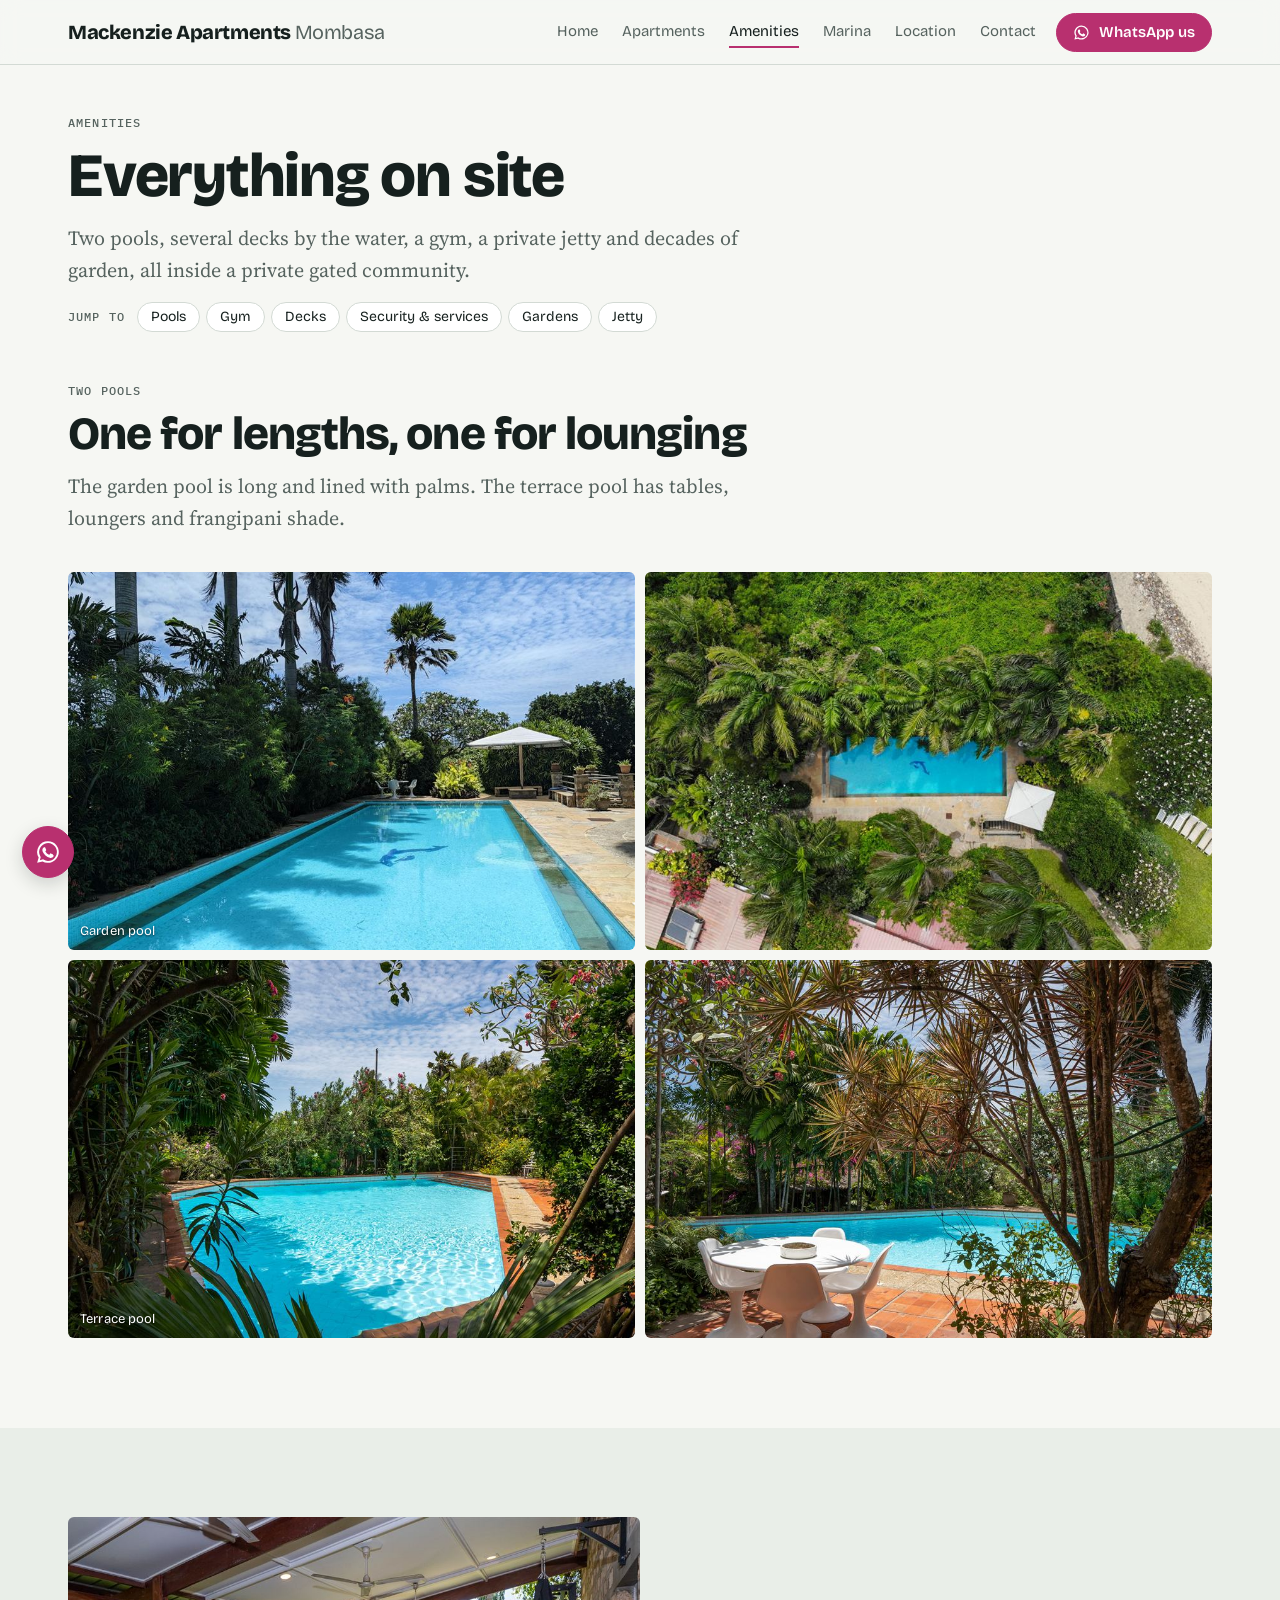
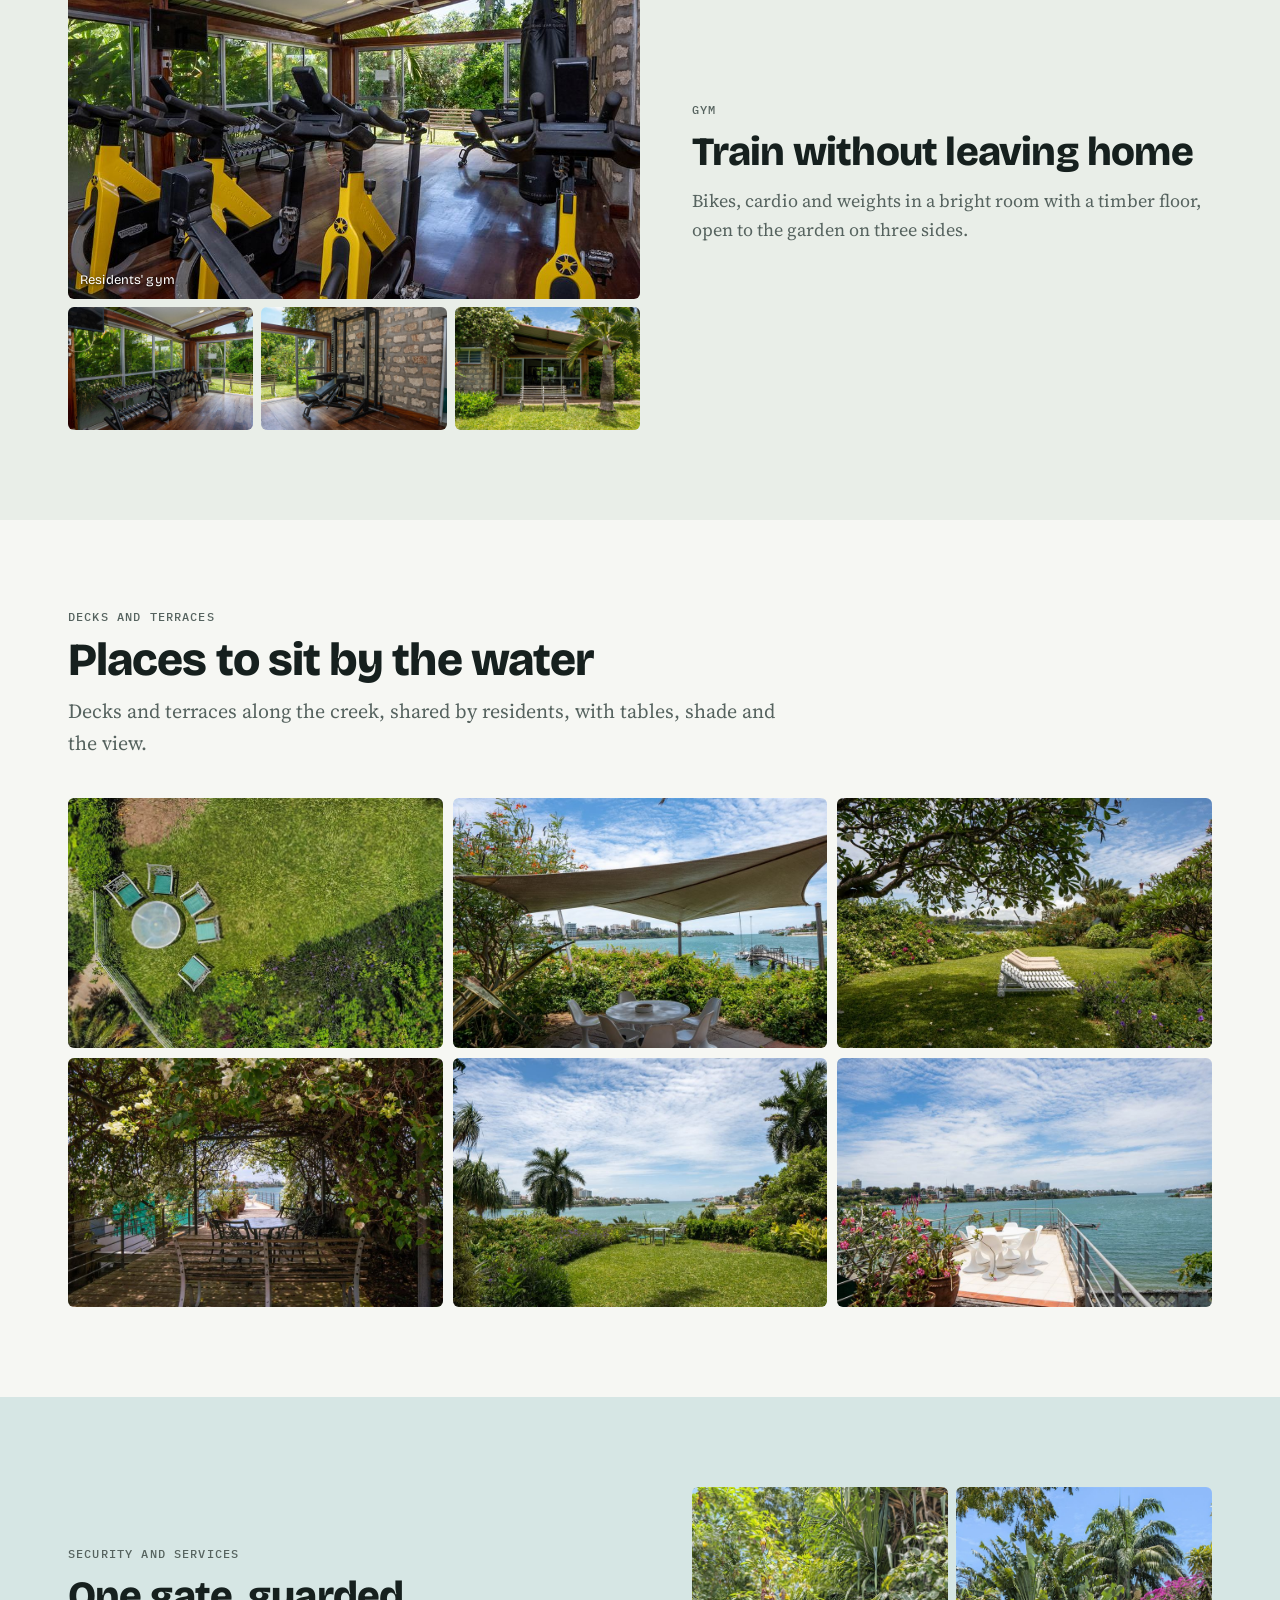
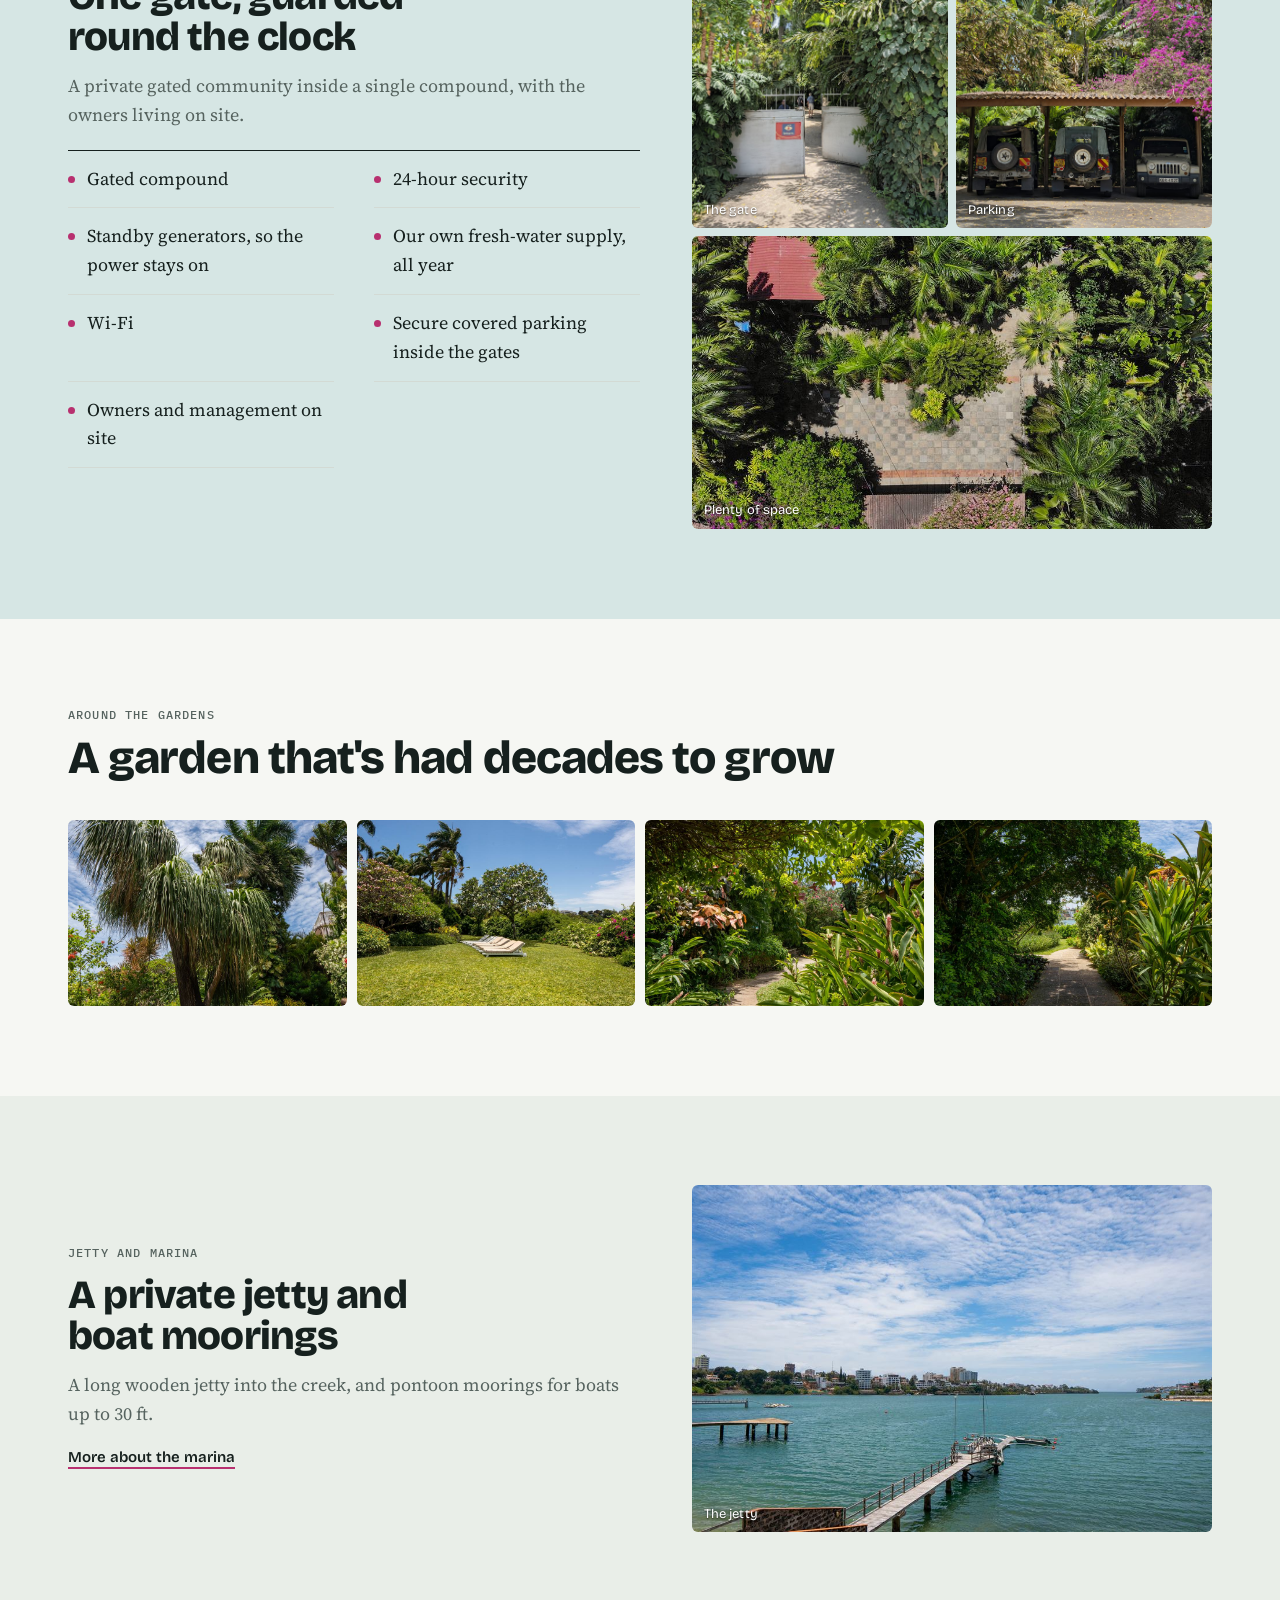
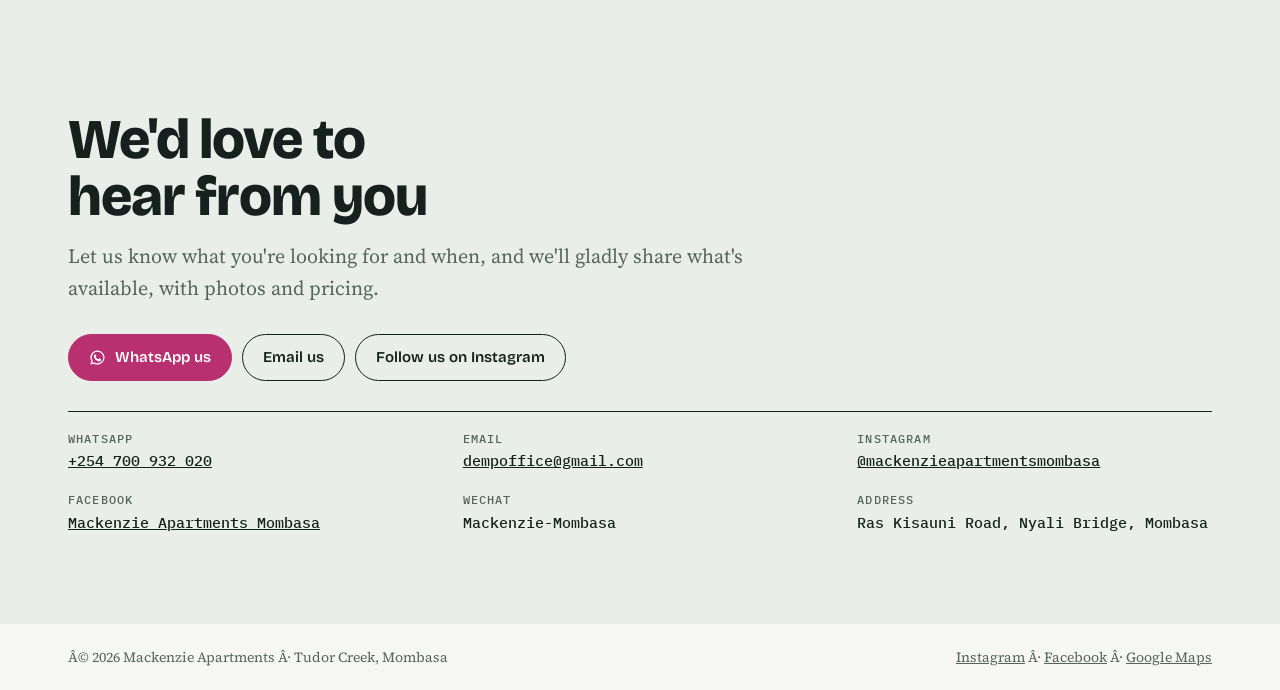
==== commit 66d353fa: "Homepage Instagram section: bigger heading, feature photo, bright follow button Co-Authored-By: Clau" ====
--- a/amenities/index.html
+++ b/amenities/index.html
@@ -16,7 +16,7 @@
 <meta property="og:image:height" content="630">
 <meta name="twitter:card" content="summary_large_image">
 <script type="application/ld+json">
-{"@context":"https://schema.org","@type":"ApartmentComplex","name":"Mackenzie Apartments Mombasa","description":"Furnished waterfront apartments for long-term rent on Tudor Creek, by Nyali Bridge, Mombasa. Studios to three-bed, all en-suite.","url":"https://www.mackenziemombasa.com/","image":"https://www.mackenziemombasa.com/img/m27.jpg","telephone":"+254700932020","email":"dempoffice@gmail.com","address":{"@type":"PostalAddress","streetAddress":"Ras Kisauni Road, Nyali Bridge","addressLocality":"Mombasa","addressRegion":"Mombasa County","addressCountry":"KE"},"geo":{"@type":"GeoCoordinates","latitude":-4.0418875,"longitude":39.6771775},"sameAs":["https://www.instagram.com/mackenzieapartmentsmombasa/","https://www.facebook.com/Mackenzieapartmentsmombasa"],"amenityFeature":[{"@type":"LocationFeatureSpecification","name":"Swimming pools","value":true},{"@type":"LocationFeatureSpecification","name":"Gym","value":true},{"@type":"LocationFeatureSpecification","name":"Private jetty and boat moorings","value":true},{"@type":"LocationFeatureSpecification","name":"24-hour security","value":true},{"@type":"LocationFeatureSpecification","name":"Standby generators","value":true},{"@type":"LocationFeatureSpecification","name":"Covered parking","value":true},{"@type":"LocationFeatureSpecification","name":"Wi-Fi","value":true},{"@type":"LocationFeatureSpecification","name":"Air conditioning","value":true},{"@type":"LocationFeatureSpecification","name":"Fully furnished","value":true}]}
+{"@context":"https://schema.org","@type":"ApartmentComplex","name":"Mackenzie Apartments Mombasa","description":"Furnished waterfront apartments for long-term rent on Tudor Creek, by Nyali Bridge, Mombasa. Studios to three-bed, all en-suite.","url":"https://www.mackenziemombasa.com/","image":"https://www.mackenziemombasa.com/img/m27.jpg","telephone":"+254700932020","email":"dempoffice@gmail.com","address":{"@type":"PostalAddress","streetAddress":"Ras Kisauni Road, Nyali Bridge","addressLocality":"Mombasa","addressRegion":"Mombasa County","addressCountry":"KE"},"geo":{"@type":"GeoCoordinates","latitude":-4.0418875,"longitude":39.6771775},"sameAs":["https://www.instagram.com/mackenzieapartmentsmombasa/","https://www.facebook.com/Mackenzieapartmentsmombasa","https://maps.google.com/?cid=11285151965640191086"],"hasMap":"https://maps.google.com/?cid=11285151965640191086","foundingDate":"1986","slogan":"Furnished waterfront apartments for long-term rent, owner-managed for 40 years","areaServed":"Nyali, Mombasa, Kenya","containedInPlace":{"@type":"Place","name":"Nyali, Mombasa"},"containsPlace":[{"@type":"Apartment","name":"Furnished studio apartment","numberOfBedrooms":0},{"@type":"Apartment","name":"Furnished one-bedroom apartment","numberOfBedrooms":1,"numberOfBathroomsTotal":1},{"@type":"Apartment","name":"Furnished two-bedroom apartment","numberOfBedrooms":2,"numberOfBathroomsTotal":2},{"@type":"Apartment","name":"Furnished three-bedroom apartment","numberOfBedrooms":3,"numberOfBathroomsTotal":3}],"amenityFeature":[{"@type":"LocationFeatureSpecification","name":"Swimming pools","value":true},{"@type":"LocationFeatureSpecification","name":"Gym","value":true},{"@type":"LocationFeatureSpecification","name":"Private jetty and boat moorings","value":true},{"@type":"LocationFeatureSpecification","name":"24-hour security","value":true},{"@type":"LocationFeatureSpecification","name":"Standby generators","value":true},{"@type":"LocationFeatureSpecification","name":"Covered parking","value":true},{"@type":"LocationFeatureSpecification","name":"Wi-Fi","value":true},{"@type":"LocationFeatureSpecification","name":"Air conditioning","value":true},{"@type":"LocationFeatureSpecification","name":"Fully furnished","value":true}]}
 </script>
 <style>html,body{margin:0}[hidden]{display:none!important}</style>
 <link rel="stylesheet" href="../fonts/fonts.css">
@@ -552,15 +552,43 @@
 .card h3{font:600 16px/1.3 var(--display);letter-spacing:0;color:var(--bloom)}
 .split[id^="apt-"] .lbl{font:700 clamp(24px,2.6cqi,30px)/1.1 var(--display);letter-spacing:-.02em;text-transform:none;color:var(--ink)}
 .split[id^="apt-"] h2{font:600 clamp(17px,1.8cqi,20px)/1.3 var(--display);letter-spacing:0;color:var(--bloom)}
+
+.quotes-sec{padding-top:0}
+.quotes{display:grid;grid-template-columns:repeat(3,1fr);gap:16px;margin-top:14px}
+.quotes figure{margin:0;background:#fff;border:1px solid var(--line);border-radius:12px;padding:22px 22px 18px}
+.quotes blockquote{margin:0 0 12px;font-family:"Source Serif 4",Georgia,serif;font-size:19px;line-height:1.4;color:var(--ink)}
+.quotes figcaption{font:500 12px/1.3 "IBM Plex Mono",monospace;letter-spacing:.08em;text-transform:uppercase;color:var(--muted)}
+@container site (max-width:760px){.quotes{grid-template-columns:1fr;gap:10px}.quotes blockquote{font-size:17px}}
+.ig-head{display:flex;align-items:center;gap:18px;margin-bottom:6px}
+.ig-badge{flex:none;width:clamp(52px,6cqi,68px);height:clamp(52px,6cqi,68px);border-radius:18px;display:grid;place-items:center;color:#fff;background:radial-gradient(circle at 30% 107%,#fdf497 0%,#fd5949 45%,#d6249f 60%,#285AEB 90%)}
+.ig-badge .ico{width:55%;height:55%}
+.ig-handle{font:500 clamp(13px,1.4cqi,15px)/1.2 var(--mono);letter-spacing:.06em;color:var(--bloom)}
+.ig-head h2{margin:4px 0 0;font-size:clamp(30px,4.2cqi,52px);line-height:1;letter-spacing:-.03em}
+.ig-grid{display:grid;grid-template-columns:2fr 1fr 1fr;grid-template-rows:1fr 1fr;gap:10px}
+.ig-grid a{position:relative;display:block;border-radius:12px;overflow:hidden;aspect-ratio:4/5;background:var(--panel)}
+.ig-grid a.big{grid-row:span 2;aspect-ratio:auto}
+.ig-grid img{width:100%;height:100%;object-fit:cover;transition:transform .4s}
+.ig-grid a:hover img{transform:scale(1.05)}
+.ig-grid i{position:absolute;top:10px;right:12px;color:#fff;font-style:normal;font-size:16px;text-shadow:0 1px 4px rgba(0,0,0,.5)}
+.ig-grid b{position:absolute;left:12px;bottom:12px;padding:8px 14px;border-radius:999px;background:rgba(255,255,255,.92);color:var(--ink);font:600 13px/1 var(--display);opacity:0;transform:translateY(6px);transition:opacity .25s,transform .25s}
+.ig-grid a:hover b,.ig-grid a:focus-visible b{opacity:1;transform:none}
+.ig-foot{display:flex;align-items:center;gap:16px;flex-wrap:wrap}
+.ig-btn{border:0;color:#fff;padding:16px 26px;font-size:16px;background:linear-gradient(90deg,#d6249f,#B8306F 45%,#fd5949)}
+.ig-btn .ico{width:20px;height:20px}
+.ig-btn:hover{background:linear-gradient(90deg,#b81e88,#9C2560 45%,#e44a3c);color:#fff}
+.ig-foot span{font-family:var(--body);color:var(--muted);font-size:16px}
+@container site (max-width:760px){.ig-grid{grid-template-columns:1fr 1fr;grid-template-rows:auto;gap:8px}.ig-grid a.big{grid-column:span 2;grid-row:auto;aspect-ratio:4/5}}
 </style>
 <link rel="icon" href="/favicon.ico" sizes="48x48">
 <link rel="icon" href="/favicon.svg" type="image/svg+xml">
 <link rel="icon" href="/favicon-192.png" type="image/png" sizes="192x192">
 <link rel="apple-touch-icon" href="/apple-touch-icon.png">
 <style>body{background:var(--paper)}</style>
+<script defer src="/_vercel/insights/script.js"></script>
 </head>
 <body>
 <svg width="0" height="0" style="position:absolute" aria-hidden="true">
+  <symbol id="igi" viewBox="0 0 24 24"><path fill="currentColor" d="M12 2.2c3.2 0 3.6 0 4.8.1 3.3.1 4.8 1.7 4.9 4.9.1 1.3.1 1.6.1 4.8s0 3.6-.1 4.8c-.1 3.2-1.7 4.8-4.9 4.9-1.3.1-1.6.1-4.8.1s-3.6 0-4.8-.1c-3.3-.1-4.8-1.7-4.9-4.9C2.2 15.6 2.2 15.2 2.2 12s0-3.6.1-4.8C2.4 3.9 3.9 2.4 7.2 2.3 8.4 2.2 8.8 2.2 12 2.2ZM12 0C8.7 0 8.3 0 7.1.1 2.7.3.3 2.7.1 7.1 0 8.3 0 8.7 0 12s0 3.7.1 4.9c.2 4.4 2.6 6.8 7 7 1.2.1 1.6.1 4.9.1s3.7 0 4.9-.1c4.4-.2 6.8-2.6 7-7 .1-1.2.1-1.6.1-4.9s0-3.7-.1-4.9c-.2-4.4-2.6-6.8-7-7C15.7 0 15.3 0 12 0Zm0 5.8a6.2 6.2 0 1 0 0 12.4 6.2 6.2 0 0 0 0-12.4ZM12 16a4 4 0 1 1 0-8 4 4 0 0 1 0 8Zm6.4-11.8a1.4 1.4 0 1 0 0 2.9 1.4 1.4 0 0 0 0-2.9Z"/></symbol>
   <symbol id="wa" viewBox="0 0 24 24"><path fill="currentColor" d="M12 2a10 10 0 0 0-8.6 15.1L2 22l5-1.3A10 10 0 1 0 12 2Zm0 18.2a8.2 8.2 0 0 1-4.2-1.2l-.3-.2-3 .8.8-2.9-.2-.3A8.2 8.2 0 1 1 12 20.2Zm4.5-6.1c-.2-.1-1.5-.7-1.7-.8-.2-.1-.4-.1-.6.1l-.8 1c-.1.2-.3.2-.5.1a6.7 6.7 0 0 1-3.3-2.9c-.2-.4.2-.4.7-1.3.1-.2 0-.3 0-.4l-.8-1.8c-.2-.5-.4-.4-.6-.4h-.5a1 1 0 0 0-.7.3 3 3 0 0 0-.9 2.2c0 1.3.9 2.5 1 2.7.1.2 1.8 2.8 4.4 3.9 1.6.7 2.3.8 3.1.6.5-.1 1.5-.6 1.7-1.2.2-.6.2-1.1.2-1.2-.1-.1-.3-.2-.5-.3Z"/></symbol>
 </svg>
 
@@ -713,11 +741,11 @@
   </section>
   <footer class="ft">
     <div class="wrap">
-      <span>© 2026 Mackenzie Apartments · Tudor Creek, Mombasa</span>
-      <span><a href="https://www.instagram.com/mackenzieapartmentsmombasa/" target="_blank" rel="noopener">Instagram</a> · <a href="https://www.facebook.com/Mackenzieapartmentsmombasa" target="_blank" rel="noopener">Facebook</a> · <a href="https://maps.google.com/?cid=11285151965640191086" target="_blank" rel="noopener">Google Maps</a></span>
+      <span>Â© 2026 Mackenzie Apartments Â· Tudor Creek, Mombasa</span>
+      <span><a href="https://www.instagram.com/mackenzieapartmentsmombasa/" target="_blank" rel="noopener">Instagram</a> Â· <a href="https://www.facebook.com/Mackenzieapartmentsmombasa" target="_blank" rel="noopener">Facebook</a> Â· <a href="https://maps.google.com/?cid=11285151965640191086" target="_blank" rel="noopener">Google Maps</a></span>
     </div>
   </footer>
-  <div class="mbar"><a class="btn btn-wa wa" href="#" title="WhatsApp us" aria-label="WhatsApp us on +254 700 932 020" target="_blank" rel="noopener"><svg class="ico"><use href="#wa"/></svg><span>WhatsApp us · +254 700 932 020</span></a></div>
+  <div class="mbar"><a class="btn btn-wa wa" href="#" title="WhatsApp us" aria-label="WhatsApp us on +254 700 932 020" target="_blank" rel="noopener"><svg class="ico"><use href="#wa"/></svg><span>WhatsApp us Â· +254 700 932 020</span></a></div>
 </div>
 </div>
 
@@ -792,7 +820,7 @@
     '</svg>';
   var mapHTML = '<div class="scroll"><div class="canvas"><img src="../img/map.jpg" alt="" loading="lazy" width="'+MW+'" height="'+MH+'">'+mapSVG+'</div></div>'+
     '<div class="mbtns"><a class="btn btn-ink" href="'+GM+'" target="_blank" rel="noopener">Open in Google Maps</a><a class="btn" href="'+DIR+'" target="_blank" rel="noopener">Directions</a>'+
-    '<a class="credit" href="https://www.openstreetmap.org/copyright" target="_blank" rel="noopener">Map © OpenStreetMap contributors</a></div>';
+    '<a class="credit" href="https://www.openstreetmap.org/copyright" target="_blank" rel="noopener">Map Â© OpenStreetMap contributors</a></div>';
   document.querySelectorAll("[data-realmap]").forEach(function(el){ el.innerHTML = mapHTML; });
   /* tap a place: its pin turns pink and the map slides to it */
   document.querySelectorAll("[data-near]").forEach(function(ul){
@@ -815,7 +843,7 @@
     });
   }
 
-  var gHTML = '<div class="g">GOOGLE REVIEWS</div><div class="score"><b>4.8</b><span><span class="stars">★★★★★</span>31 reviews</span></div>'+
+  var gHTML = '<div class="g">GOOGLE REVIEWS</div><div class="score"><b>4.8</b><span><span class="stars">â˜…â˜…â˜…â˜…â˜…</span>31 reviews</span></div>'+
     '<div class="row"><a class="btn" href="'+GM+'" target="_blank" rel="noopener">Read the reviews</a><a class="btn" href="'+DIR+'" target="_blank" rel="noopener">Get directions</a></div>';
   document.querySelectorAll("[data-google]").forEach(function(el){ el.innerHTML = gHTML; });
   function stepTo(t, dir){ var x = t.scrollLeft, base = t.getBoundingClientRect().left, pos = Array.prototype.map.call(t.children, function(k){ return k.getBoundingClientRect().left - base + x; }), target = null, i;
@@ -914,12 +942,12 @@
       {img:"m20.jpg", p:50, t:"Balcony", c:"Through the palms to the water."}
     ]},
     pools:{name:"Pools & gym", slides:[
-      {img:"m36.jpg", p:55, t:"Pool 2 · terrace pool", c:"Loungers and frangipani shade."},
-      {img:"m33.jpg", p:36, t:"Pool 2 · terrace pool", c:"A table by the water."},
-      {img:"m39.jpg", p:55, t:"Pool 2 · terrace pool", c:"Late morning, before the heat."},
-      {img:"m7.jpg", p:45, t:"Pool 2 · from above", c:"Tucked into the bougainvillea."},
-      {img:"m8.jpg", p:55, t:"Pool 1 · garden pool", c:"Long enough for proper lengths."},
-      {img:"z-pool.jpg", t:"Pool 1 · garden pool", c:"Under the palms, quiet most of the day."},
+      {img:"m36.jpg", p:55, t:"Pool 2 Â· terrace pool", c:"Loungers and frangipani shade."},
+      {img:"m33.jpg", p:36, t:"Pool 2 Â· terrace pool", c:"A table by the water."},
+      {img:"m39.jpg", p:55, t:"Pool 2 Â· terrace pool", c:"Late morning, before the heat."},
+      {img:"m7.jpg", p:45, t:"Pool 2 Â· from above", c:"Tucked into the bougainvillea."},
+      {img:"m8.jpg", p:55, t:"Pool 1 Â· garden pool", c:"Long enough for proper lengths."},
+      {img:"z-pool.jpg", t:"Pool 1 Â· garden pool", c:"Under the palms, quiet most of the day."},
       {img:"m46.jpg", p:62, t:"Residents' gym", c:"Bikes, cardio and weights."},
       {img:"m48.jpg", p:45, t:"Residents' gym", c:"Open to the garden on three sides."}
     ]},
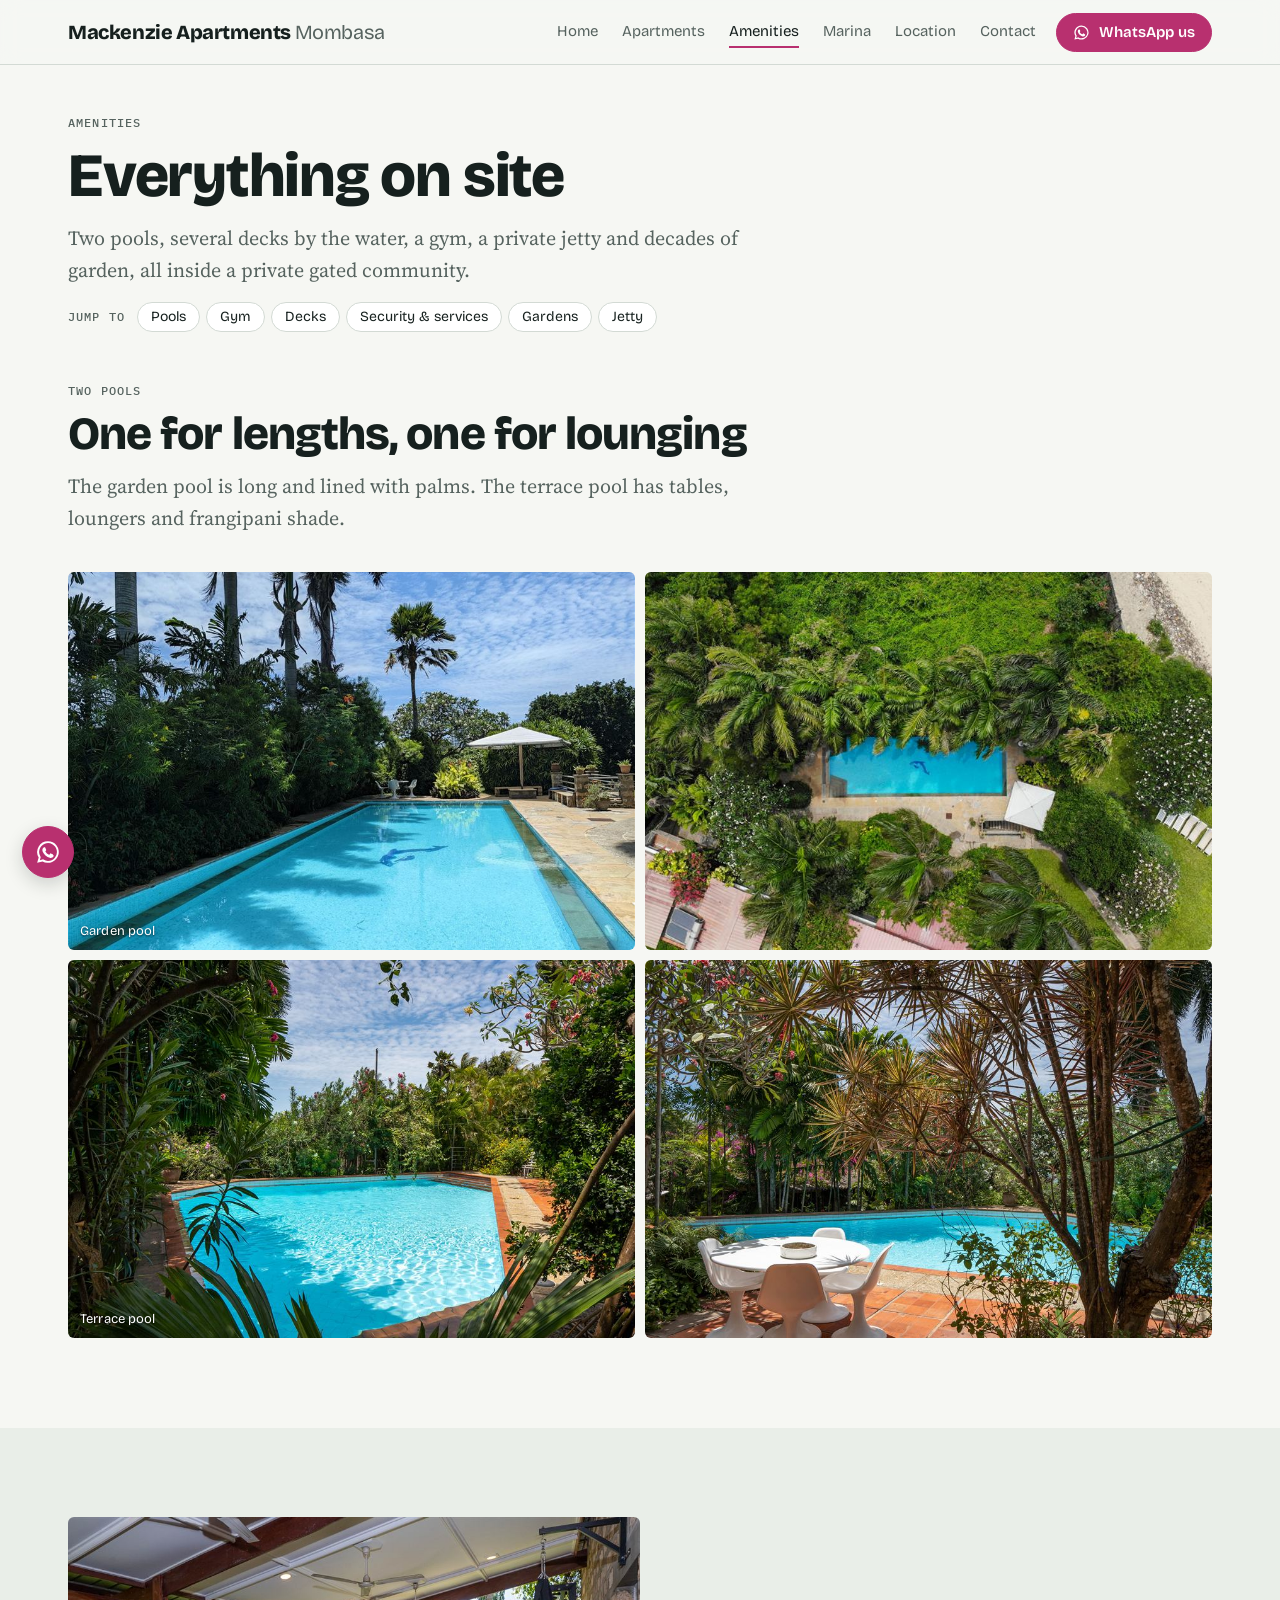
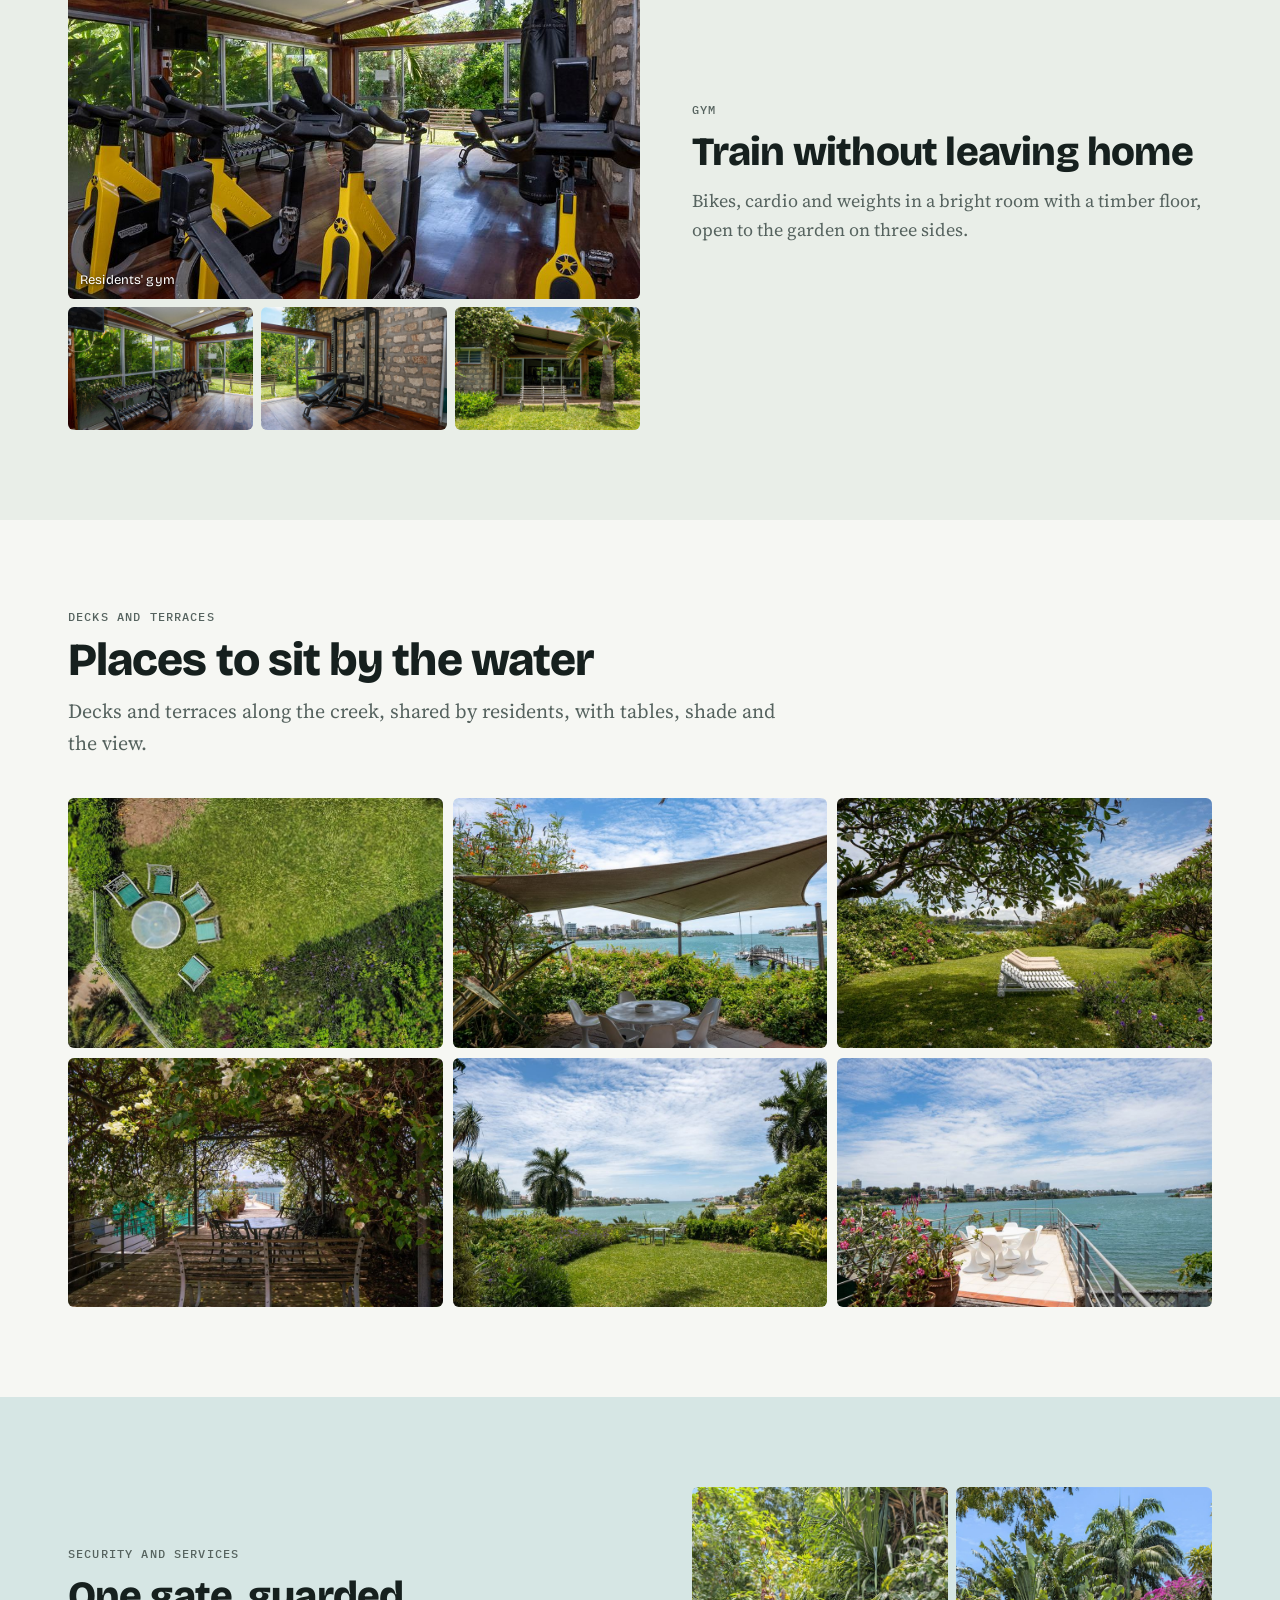
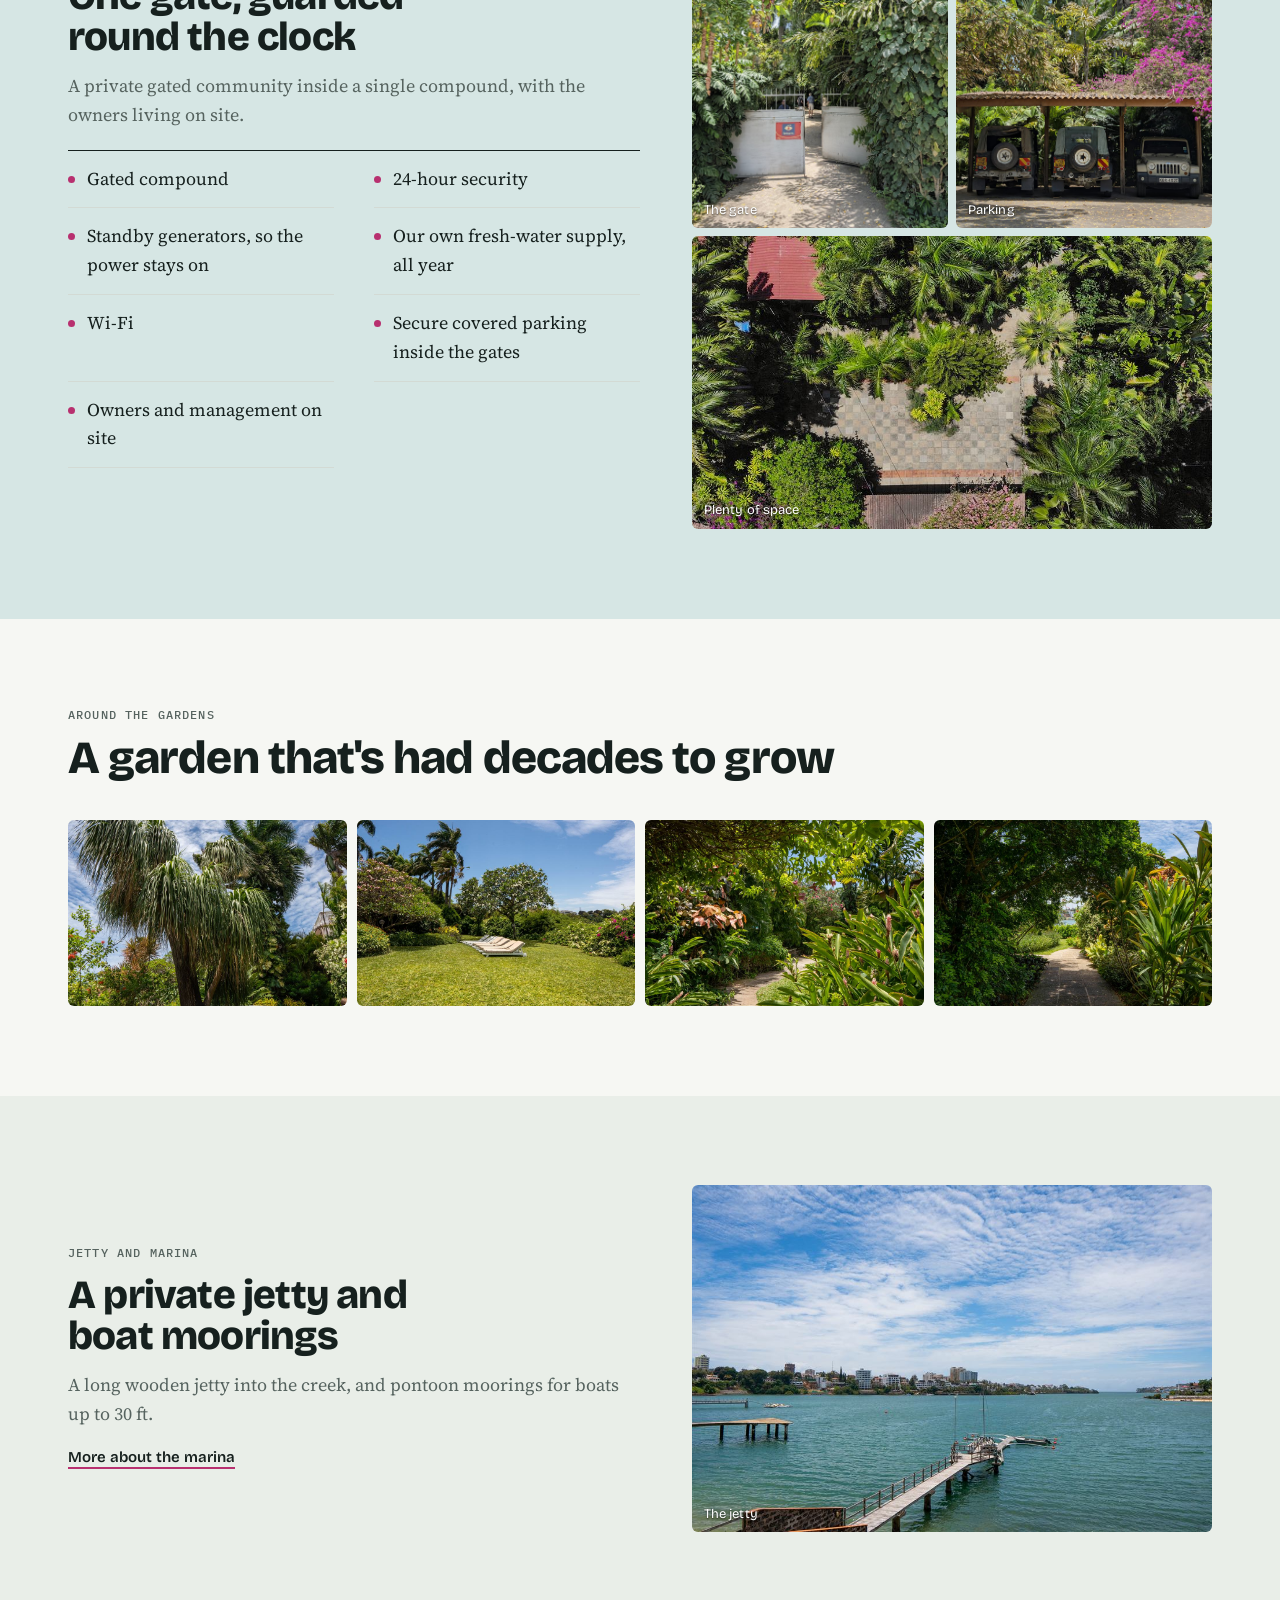
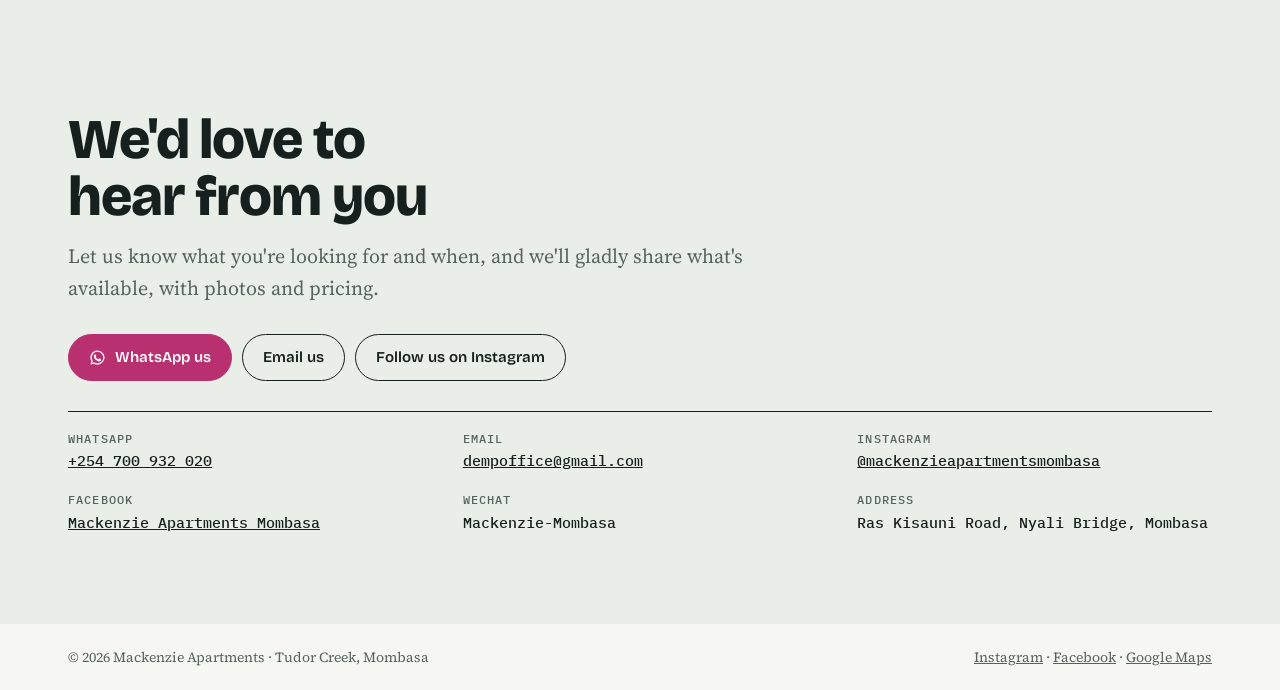
==== commit 158a5d88: "Fix garbled characters (review stars), add arrows to the Instagram row on phones - draft.html had be" ====
--- a/amenities/index.html
+++ b/amenities/index.html
@@ -559,25 +559,23 @@
 .quotes blockquote{margin:0 0 12px;font-family:"Source Serif 4",Georgia,serif;font-size:19px;line-height:1.4;color:var(--ink)}
 .quotes figcaption{font:500 12px/1.3 "IBM Plex Mono",monospace;letter-spacing:.08em;text-transform:uppercase;color:var(--muted)}
 @container site (max-width:760px){.quotes{grid-template-columns:1fr;gap:10px}.quotes blockquote{font-size:17px}}
-.ig-head{display:flex;align-items:center;gap:18px;margin-bottom:6px}
-.ig-badge{flex:none;width:clamp(52px,6cqi,68px);height:clamp(52px,6cqi,68px);border-radius:18px;display:grid;place-items:center;color:#fff;background:radial-gradient(circle at 30% 107%,#fdf497 0%,#fd5949 45%,#d6249f 60%,#285AEB 90%)}
+.ig-head{display:flex;align-items:center;gap:14px;margin-bottom:4px}
+.ig-badge{flex:none;width:44px;height:44px;border-radius:12px;display:grid;place-items:center;color:#fff;background:radial-gradient(circle at 30% 107%,#fdf497 0%,#fd5949 45%,#d6249f 60%,#285AEB 90%)}
 .ig-badge .ico{width:55%;height:55%}
 .ig-handle{font:500 clamp(13px,1.4cqi,15px)/1.2 var(--mono);letter-spacing:.06em;color:var(--bloom)}
-.ig-head h2{margin:4px 0 0;font-size:clamp(30px,4.2cqi,52px);line-height:1;letter-spacing:-.03em}
-.ig-grid{display:grid;grid-template-columns:2fr 1fr 1fr;grid-template-rows:1fr 1fr;gap:10px}
-.ig-grid a{position:relative;display:block;border-radius:12px;overflow:hidden;aspect-ratio:4/5;background:var(--panel)}
-.ig-grid a.big{grid-row:span 2;aspect-ratio:auto}
+.ig-head h2{margin:2px 0 0;font-size:clamp(24px,2.8cqi,32px);line-height:1.05;letter-spacing:-.02em}
+.ig-grid{display:grid;grid-template-columns:repeat(5,1fr);gap:10px}
+.ig-grid a{position:relative;display:block;border-radius:10px;overflow:hidden;aspect-ratio:4/5;background:var(--panel)}
 .ig-grid img{width:100%;height:100%;object-fit:cover;transition:transform .4s}
 .ig-grid a:hover img{transform:scale(1.05)}
 .ig-grid i{position:absolute;top:10px;right:12px;color:#fff;font-style:normal;font-size:16px;text-shadow:0 1px 4px rgba(0,0,0,.5)}
-.ig-grid b{position:absolute;left:12px;bottom:12px;padding:8px 14px;border-radius:999px;background:rgba(255,255,255,.92);color:var(--ink);font:600 13px/1 var(--display);opacity:0;transform:translateY(6px);transition:opacity .25s,transform .25s}
+.ig-grid b{position:absolute;left:8px;bottom:8px;padding:6px 10px;border-radius:999px;background:rgba(255,255,255,.92);color:var(--ink);font:600 12px/1 var(--display);opacity:0;transform:translateY(6px);transition:opacity .25s,transform .25s}
 .ig-grid a:hover b,.ig-grid a:focus-visible b{opacity:1;transform:none}
 .ig-foot{display:flex;align-items:center;gap:16px;flex-wrap:wrap}
-.ig-btn{border:0;color:#fff;padding:16px 26px;font-size:16px;background:linear-gradient(90deg,#d6249f,#B8306F 45%,#fd5949)}
+.ig-btn{border:0;color:#fff;padding:13px 22px;font-size:15px;background:linear-gradient(90deg,#d6249f,#B8306F 45%,#fd5949)}
 .ig-btn .ico{width:20px;height:20px}
 .ig-btn:hover{background:linear-gradient(90deg,#b81e88,#9C2560 45%,#e44a3c);color:#fff}
-.ig-foot span{font-family:var(--body);color:var(--muted);font-size:16px}
-@container site (max-width:760px){.ig-grid{grid-template-columns:1fr 1fr;grid-template-rows:auto;gap:8px}.ig-grid a.big{grid-column:span 2;grid-row:auto;aspect-ratio:4/5}}
+@container site (max-width:760px){.ig-grid{display:flex;overflow-x:auto;scroll-snap-type:x mandatory;scrollbar-width:none;gap:8px}.ig-grid::-webkit-scrollbar{display:none}.ig-grid a{flex:none;width:42%;scroll-snap-align:start}.ig-btn{font-size:13.5px;padding:12px 16px;gap:7px}.ig-btn .ico{width:17px;height:17px}}
 </style>
 <link rel="icon" href="/favicon.ico" sizes="48x48">
 <link rel="icon" href="/favicon.svg" type="image/svg+xml">
@@ -741,11 +739,11 @@
   </section>
   <footer class="ft">
     <div class="wrap">
-      <span>Â© 2026 Mackenzie Apartments Â· Tudor Creek, Mombasa</span>
-      <span><a href="https://www.instagram.com/mackenzieapartmentsmombasa/" target="_blank" rel="noopener">Instagram</a> Â· <a href="https://www.facebook.com/Mackenzieapartmentsmombasa" target="_blank" rel="noopener">Facebook</a> Â· <a href="https://maps.google.com/?cid=11285151965640191086" target="_blank" rel="noopener">Google Maps</a></span>
+      <span>© 2026 Mackenzie Apartments · Tudor Creek, Mombasa</span>
+      <span><a href="https://www.instagram.com/mackenzieapartmentsmombasa/" target="_blank" rel="noopener">Instagram</a> · <a href="https://www.facebook.com/Mackenzieapartmentsmombasa" target="_blank" rel="noopener">Facebook</a> · <a href="https://maps.google.com/?cid=11285151965640191086" target="_blank" rel="noopener">Google Maps</a></span>
     </div>
   </footer>
-  <div class="mbar"><a class="btn btn-wa wa" href="#" title="WhatsApp us" aria-label="WhatsApp us on +254 700 932 020" target="_blank" rel="noopener"><svg class="ico"><use href="#wa"/></svg><span>WhatsApp us Â· +254 700 932 020</span></a></div>
+  <div class="mbar"><a class="btn btn-wa wa" href="#" title="WhatsApp us" aria-label="WhatsApp us on +254 700 932 020" target="_blank" rel="noopener"><svg class="ico"><use href="#wa"/></svg><span>WhatsApp us · +254 700 932 020</span></a></div>
 </div>
 </div>
 
@@ -820,7 +818,7 @@
     '</svg>';
   var mapHTML = '<div class="scroll"><div class="canvas"><img src="../img/map.jpg" alt="" loading="lazy" width="'+MW+'" height="'+MH+'">'+mapSVG+'</div></div>'+
     '<div class="mbtns"><a class="btn btn-ink" href="'+GM+'" target="_blank" rel="noopener">Open in Google Maps</a><a class="btn" href="'+DIR+'" target="_blank" rel="noopener">Directions</a>'+
-    '<a class="credit" href="https://www.openstreetmap.org/copyright" target="_blank" rel="noopener">Map Â© OpenStreetMap contributors</a></div>';
+    '<a class="credit" href="https://www.openstreetmap.org/copyright" target="_blank" rel="noopener">Map © OpenStreetMap contributors</a></div>';
   document.querySelectorAll("[data-realmap]").forEach(function(el){ el.innerHTML = mapHTML; });
   /* tap a place: its pin turns pink and the map slides to it */
   document.querySelectorAll("[data-near]").forEach(function(ul){
@@ -843,14 +841,14 @@
     });
   }
 
-  var gHTML = '<div class="g">GOOGLE REVIEWS</div><div class="score"><b>4.8</b><span><span class="stars">â˜…â˜…â˜…â˜…â˜…</span>31 reviews</span></div>'+
+  var gHTML = '<div class="g">GOOGLE REVIEWS</div><div class="score"><b>4.8</b><span><span class="stars">★★★★★</span>31 reviews</span></div>'+
     '<div class="row"><a class="btn" href="'+GM+'" target="_blank" rel="noopener">Read the reviews</a><a class="btn" href="'+DIR+'" target="_blank" rel="noopener">Get directions</a></div>';
   document.querySelectorAll("[data-google]").forEach(function(el){ el.innerHTML = gHTML; });
   function stepTo(t, dir){ var x = t.scrollLeft, base = t.getBoundingClientRect().left, pos = Array.prototype.map.call(t.children, function(k){ return k.getBoundingClientRect().left - base + x; }), target = null, i;
     if (dir > 0){ for (i = 0; i < pos.length; i++){ if (pos[i] > x + 8){ target = pos[i]; break; } } if (target === null) target = t.scrollWidth; }
     else { for (i = pos.length - 1; i >= 0; i--){ if (pos[i] < x - 8){ target = pos[i]; break; } } if (target === null) target = 0; }
     t.scrollTo({left: target, behavior: "smooth"}); }
-  document.querySelectorAll('[data-page="home"] .onsite, [data-page="home"] .cards').forEach(function(t){
+  document.querySelectorAll('[data-page="home"] .onsite, [data-page="home"] .cards, .ig-grid').forEach(function(t){
     var w = document.createElement("div"); w.className = "car cards-car"; t.parentNode.insertBefore(w, t); w.appendChild(t);
     function btn(cls, label, txt, dir){ var b = document.createElement("button"); b.type = "button"; b.className = "car-btn " + cls; b.setAttribute("aria-label", label); b.innerHTML = txt; b.addEventListener("click", function(){ stepTo(t, dir); }); w.appendChild(b); return b; }
     var p = btn("prev", "Previous", "&#8592;", -1), n = btn("next", "More", "&#8594;", 1);
@@ -942,12 +940,12 @@
       {img:"m20.jpg", p:50, t:"Balcony", c:"Through the palms to the water."}
     ]},
     pools:{name:"Pools & gym", slides:[
-      {img:"m36.jpg", p:55, t:"Pool 2 Â· terrace pool", c:"Loungers and frangipani shade."},
-      {img:"m33.jpg", p:36, t:"Pool 2 Â· terrace pool", c:"A table by the water."},
-      {img:"m39.jpg", p:55, t:"Pool 2 Â· terrace pool", c:"Late morning, before the heat."},
-      {img:"m7.jpg", p:45, t:"Pool 2 Â· from above", c:"Tucked into the bougainvillea."},
-      {img:"m8.jpg", p:55, t:"Pool 1 Â· garden pool", c:"Long enough for proper lengths."},
-      {img:"z-pool.jpg", t:"Pool 1 Â· garden pool", c:"Under the palms, quiet most of the day."},
+      {img:"m36.jpg", p:55, t:"Pool 2 · terrace pool", c:"Loungers and frangipani shade."},
+      {img:"m33.jpg", p:36, t:"Pool 2 · terrace pool", c:"A table by the water."},
+      {img:"m39.jpg", p:55, t:"Pool 2 · terrace pool", c:"Late morning, before the heat."},
+      {img:"m7.jpg", p:45, t:"Pool 2 · from above", c:"Tucked into the bougainvillea."},
+      {img:"m8.jpg", p:55, t:"Pool 1 · garden pool", c:"Long enough for proper lengths."},
+      {img:"z-pool.jpg", t:"Pool 1 · garden pool", c:"Under the palms, quiet most of the day."},
       {img:"m46.jpg", p:62, t:"Residents' gym", c:"Bikes, cardio and weights."},
       {img:"m48.jpg", p:45, t:"Residents' gym", c:"Open to the garden on three sides."}
     ]},
